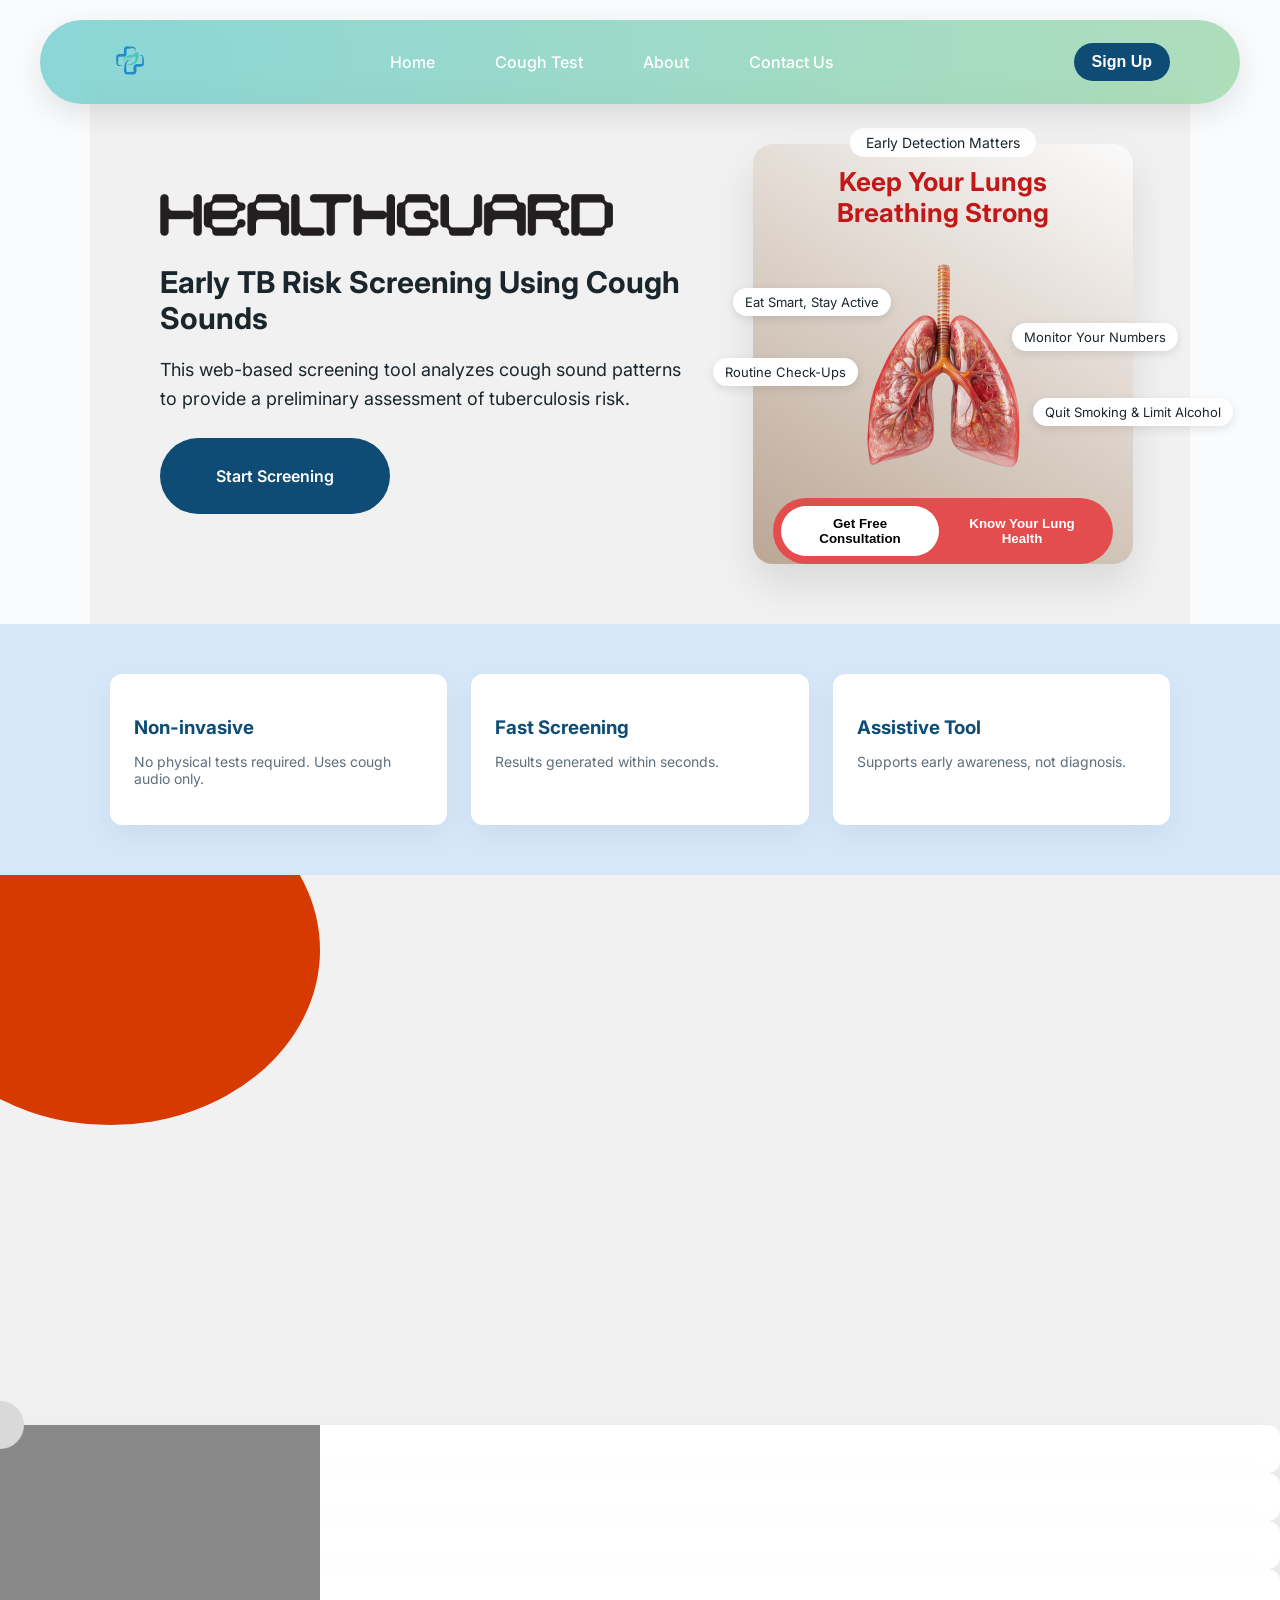
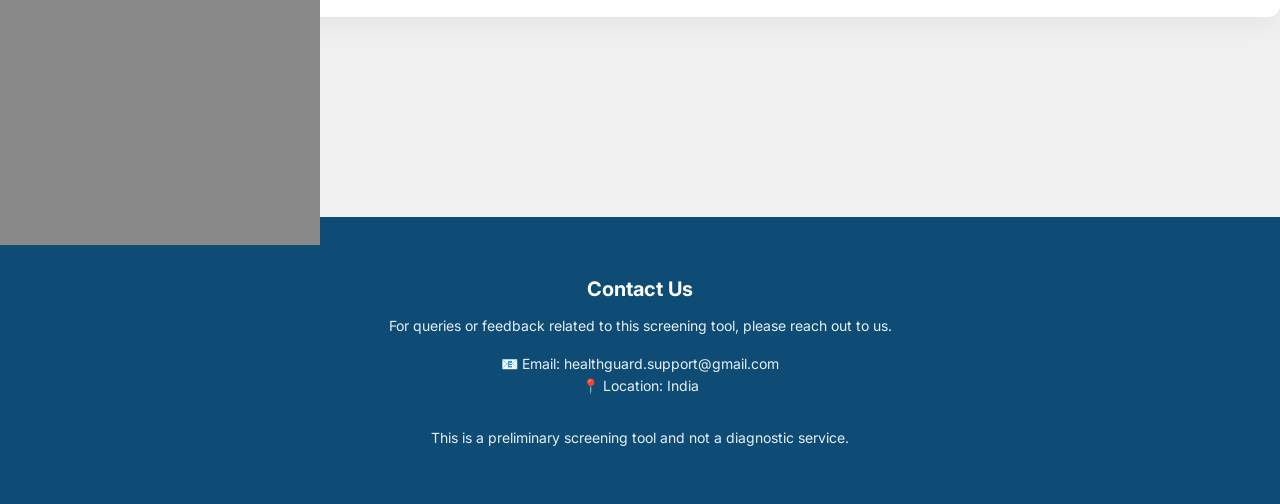
==== index.html @ 75171a28 "Add files via upload" ====
<!DOCTYPE html>
<html lang="en">
<head>
    <meta charset="UTF-8">
    <title>TB Cough Screening</title>
    <link rel="stylesheet" href="style.css">
</head>

<body>

    <div class="header">
        <div class="header-inner">
            <div class="logo">
                <img src="logo.png" alt="LOGO">
            </div>

            <div class="nav">
                <a href="#home">Home</a>
                <a href="test.html">Cough Test</a>
                <a href="#about">About</a>
                <a href="#contact">Contact Us</a>
            </div>

            <button class="sign-up">Sign Up</button>
        </div>
           
    </div>

    <div class="page" id="home">
        

    <section class="hero">
    
    <div class="hero-left">
        <div class="typography">
            <img src="typography.png" alt="TB screening typography">
        </div>

        <h1>Early TB Risk Screening Using Cough Sounds</h1>

        <p>
            This web-based screening tool analyzes cough sound patterns
            to provide a preliminary assessment of tuberculosis risk.
        </p>

        <div class="primary-btn">
            <a href="test.html" class="primary-btn">Start Screening</a>
        </div>
    </div>

    <div class="lung-card"> 
        <div class="badge">
            Early Detection Matters
        </div> 
        <h2 class="lung-title"> 
            Keep Your Lungs<br>Breathing Strong
        </h2> 
        <div class="lung-container"> 
            <img src="lungs_png.png" class="lung"> 
            <span class="tip left1">
                Eat Smart, Stay Active
            </span> 
            <span class="tip left2">
                Routine Check-Ups
            </span> 
            <span class="tip right1">
                Monitor Your Numbers
            </span> 
            <span class="tip right2">
                Quit Smoking & Limit Alcohol
            </span> 
        </div> 
        <div class="lung-cta"> 
            <button class="btn-light">
                Get Free Consultation
            </button> 
            <button class="btn-main">
                Know Your Lung Health
            </button> 
        </div> 
    </div>

    
    </section>
    
    
</div>

<section class="features-section" id="about">
        <div class="card-grid">
            <div class="card">
                <h3>Non-invasive</h3>
                <p>No physical tests required. Uses cough    audio only.</p>
            </div>

            <div class="card">
                <h3>Fast Screening</h3>
                <p>Results generated within seconds.</p>
            </div>

            <div class="card">
                <h3>Assistive Tool</h3>
                <p>Supports early awareness, not diagnosis.</p>
            </div>
        </div>

</section>

<div class="page2" id="about-tb">
    <div class="page2-heading">
        <div class="red-circle"></div>

        <div class="about-TB">
            <div class="gray-dot"></div>
        </div>
    </div>

    <!-- RIGHT SIDE -->
    <div class="precations">
        <div class="card"></div>
        <div class="card"></div>
        <div class="card"></div>
        <div class="card"></div>
    </div>
</div>

<footer class="footer" id="contact">
    <div class="footer-inner">
        <h3>Contact Us</h3>

        <p>
            For queries or feedback related to this screening tool,
            please reach out to us.
        </p>

        <p class="contact-details">
            📧 Email: healthguard.support@gmail.com <br>
            📍 Location: India
        </p>

        <p class="footer-note">
            This is a preliminary screening tool and not a diagnostic service.
        </p>
    </div>
</footer>


</body>
</html>
---- style.css ----
@import url('https://fonts.googleapis.com/css2?family=Inter:wght@400;500;600;700&display=swap');

* {
    box-sizing: border-box;
}

html {
    scroll-behavior: smooth;
}


body {
    margin: 0;
    font-family: 'Inter', sans-serif;
    background-color: #f9fbfd;
    color: #1b262c;
}

/* Layout */
.page {
    margin-top: -60px;
    padding-top: 100px;
    position: relative;
    z-index: 1;
    max-width: 1100px;
    margin: auto;
    padding: 20px 20px;
    background-color: rgb(241, 241, 241);
    
}

.bg {
    width: 380px;
    height: 380px;
    background-color: blue;
    border-radius: 6px;
}
/* Header */
.header{
    position: sticky;
    top: 20px;

    width: calc(100% - 80px);
    margin: 0 auto;

    border-radius: 60px;

    background: linear-gradient(
        90deg,
        rgba(92,198,198,0.7),
        rgba(143,209,158,0.7)
    );

    backdrop-filter: blur(8px);

    box-shadow: 0 10px 30px rgba(0,0,0,0.1);

    z-index: 1000;
}


/* Centered content inside header */
.header-inner {
    max-width: 1100px;
    margin: auto;
    padding: 20px;

    display: grid;
    grid-template-columns: auto 1fr auto;
    align-items: center;
}


.logo img{
    height: 40px;
    
}

.nav {
    display: flex;
    flex-direction: row;
    gap: 60px;
    justify-self: center;
}

.nav a {
    text-decoration: none;
    font-weight: 500;
    color: #ffffff;
    transition: transform 0.2s ease, color 0.2s ease;

}

.sign-up {
    padding: 10px 18px;
    border-radius: 50px;
    border: none;
    background-color: #0f4c75;
    color: white;
    font-weight: 600;
    font-size: medium;
}

.nav a:hover {
    transform: scale(1.1);
    color: #000000;
}

/* Hero */
.hero {
    display: grid;
    grid-template-columns: 1.4fr 1fr; /* asymmetric */
    align-items: center;
    gap: 60px;
    padding: 40px 0;
}

.typography img {
    height: 42px;
}

.hero-left {
    padding-left: 50px;   /* THIS replaces margin-left hacks */
    text-align: left;
}

.hero-left h1 {
    font-size: 30px;
    margin-bottom: 20px;
}

.hero-left p {
    font-size: 18px;
    line-height: 1.6;
    margin-bottom: 24px;
}

.lung-card{ 
    width:380px; 
    background:linear-gradient( 30deg, rgba(165,135,109,0.7), rgba(255,255,255,0.7) 
    ); 
    border-radius:20px; 
    padding:0px 20px; 
    position:relative; 
    text-align:center; 
    box-shadow:0 20px 40px rgba(0,0,0,0.1); 
} 

.badge{ 
    position:absolute; 
    top:-16px; 
    left:50%; 
    transform:translateX(-50%); 
    background:white; 
    padding:6px 16px; 
    border-radius:20px; 
    font-size:14px; 
} 

.lung-title{ 
    color:#c21818; 
    font-size:26px; 
    margin-bottom:20px; 
} 

.lung-container{ 
    position:relative; 
    display:flex; 
    justify-content:center; 
} 

.lung{ 
    width:250px; 
    transition: transform 0.25s ease;
} 

.lung:hover {
    transform: scale(1.02);
}


/* floating labels */ 
.tip{ 
    position:absolute; 
    background:white; 
    padding:6px 12px; 
    border-radius:20px; 
    font-size:13px; 
    box-shadow:0 3px 10px rgba(0,0,0,0.1); 
    transition: transform 0.25s ease, box-shadow 0.25s ease
} 

.tip:hover {
    transform: scale(1.03) translateY(-1px);
    box-shadow: 0 6px 16px rgba(0,0,0,0.15);
}

.left1{ 
    left:-40px; 
    top:40px; 
} 

.left2{ 
    left:-60px; 
    top:110px; 
} 

.right1{ 
    right:-65px; 
    top:75px; 
} 

.right2{ 
    right:-120px; 
    top:150px; 
} 

/* CTA */ 
.lung-cta{ 
    margin-top: 0px; 
    background:#e34d4d; 
    border-radius:40px; 
    padding:8px; 
    display:flex; 
    justify-content:space-between; 
} 

.btn-light{ 
    background:white; 
    border:none; 
    padding:10px 18px; 
    border-radius:25px; 
    font-weight:600; 
} 

.btn-main{ 
    background:transparent; 
    border:none; 
    color:white; 
    padding:10px 18px; 
    font-weight:600; 
}

.image-box {
    padding: 60px;
    width: 380px;
    height: 380px;
    background: linear-gradient(
        30deg,
        rgba(165, 135, 109, 0.7),
        rgba(255, 255, 255, 0.7)
    );
    border-radius: 16px;     
    box-shadow: 0 20px 40px rgba(0,0,0,0.1);
    
    
    display: flex;
    align-items: center;
}

.image-box img {
    width: 90%;
    height: 90%;
    object-fit: contain;

    transition: transform 0.25s ease;
}

.image-box img:hover {
    transform: scale(1.03);
}

.primary-btn {
    display: inline-block;
    padding: 14px 28px;
    background-color: #0f4c75;
    color: white;
    text-decoration: none;
    border-radius: 50px;
    font-weight: 600;
}



/* Cards */
.card-grid {
    margin-top: 80px;
    display: grid;
    grid-template-columns: repeat(3, 1fr);
    gap: 24px;
}

.card {
    background: white;
    padding: 24px;
    border-radius: 12px;
    box-shadow: 0 10px 30px rgba(0,0,0,0.05);
}

.card h3 {
    margin-bottom: 10px;
    color: #0f4c75;
}

.card p {
    font-size: 14px;
    color: #5f6f7c;
}

/* Test page */
.test-box {
    max-width: 500px;
    margin: 100px auto;
    background: white;
    padding: 40px;
    border-radius: 14px;
    box-shadow: 0 15px 40px rgba(0,0,0,0.08);
    text-align: center;
}

/* Full-width background section behind cards */
.features-section {
    width: 100%;
    background-color: #d6e7f9;   /* light contrast */
    padding: 50px 0;  
    position:relative; 
    z-index: 2;          /* top & bottom space */
}

/* Keep cards centered like before */
.features-section .card-grid {
    max-width: 1100px;           /* same width as your page */
    margin: 0 auto;
    padding: 0 20px;     
         /* mobile-safe padding */
}

.page2 {
    width: 100%;
    background-color: rgb(241, 241, 241);   /* light contrast */
    padding: 200px 0; 
               /* top & bottom space */
}

.page2-heading {
    position: relative;
}

/* Big red cut circle */
.red-circle {
    width: 420px;
    height: 350px;
    background: #d63a00;
    border-radius: 50%;
    position: relative;
    z-index: 1;
    top: -300px;
    left: -100px;
}

/* Gray rectangle */
.about-TB {
    width: 320px;
    height: 420px;
    background: #8a8989;
    margin-right: 100px;
    
    position:absolute;
}

/* Small gray dot */
.gray-dot {
    width: 48px;
    height: 48px;
    background: #d9d9d9;
    border-radius: 50%;
    position: absolute;
    top: -24px;
    left: -24px;
}

/* RIGHT SIDE */
.precautions {
    display: grid;
    grid-template-columns: repeat(2, 160px);
    grid-template-rows: repeat(2, 260px);
    gap: 24px;
    justify-content: center;
    align-content: center;
}

/* Rounded cards */
.carrd {
    background: #f8d1b3;
    border-radius: 24px;
}

.footer {
    width: 100%;
    background-color: #0f4c75;
    color: white;
    scroll-margin-top: 120px;
}

.footer-inner {
    max-width: 1000px;
    margin: auto;
    padding: 40px 20px;
    text-align: center;
}

.footer h3 {
    margin-bottom: 10px;
    font-size: 20px;
}

.footer p {
    font-size: 14px;
    line-height: 1.6;
    color: #e6f0f7;
}

.contact-details {
    margin: 15px 0;
}

.footer-note {
    margin-top: 20px;
    font-size: 12px;
    color: #c9dde9;
}


input[type="file"] {
    margin-top: 20px;
}

/* Result */
.result-badge {
    display: inline-block;
    padding: 12px 24px;
    border-radius: 30px;
    font-weight: 600;
    margin: 20px 0;
}

.low {
    background-color: #dff5ea;
    color: #1b7f5c;
}

.footer-note {
    margin-top: 30px;
    font-size: 13px;
    color: #7a8a99;
}

@media (max-width: 900px) {

    .hero {
        grid-template-columns: 1fr;
        padding: 60px 0;
        text-align: center;
    }

    .hero-left {
        padding-left: 0;
    }

    .hero-left h1 {
        font-size: 30px;
    }

    .hero-left p {
        font-size: 16px;
    }
}

@media (max-width: 600px) {

    /* Page padding */
    .page {
        padding: 15px;
    }

    /* Hero text */
    .hero-left h1 {
        font-size: 26px;
    }

    .hero-left p {
        font-size: 15px;
    }

    /* Button */
    .primary-btn {
        padding: 12px 22px;
        font-size: 14px;
    }

    /* Footer text */
    .footer p {
        font-size: 13px;
    }
}

@media (max-width: 400px) {

    .nav a {
        font-size: 12px;
    }

    .hero-left h1 {
        font-size: 22px;
    }

    .hero-left p {
        font-size: 14px;
    }
}
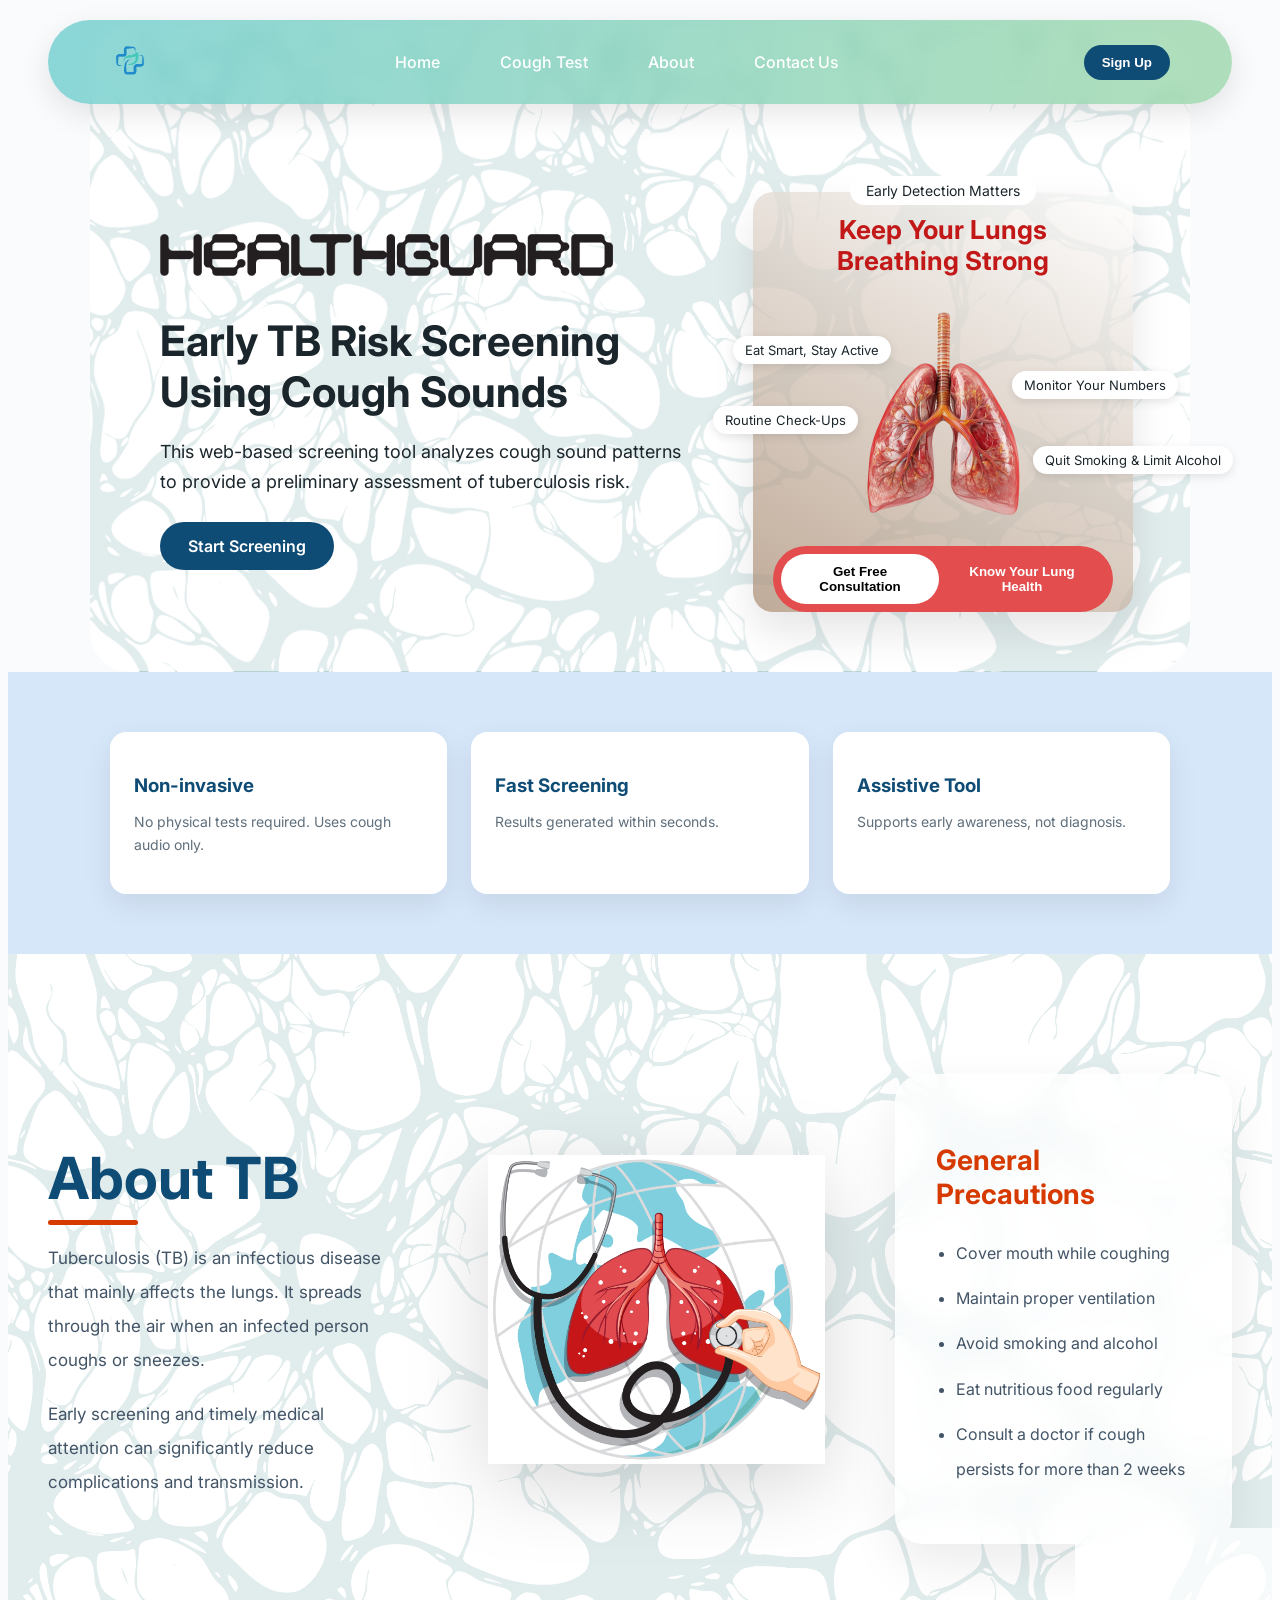
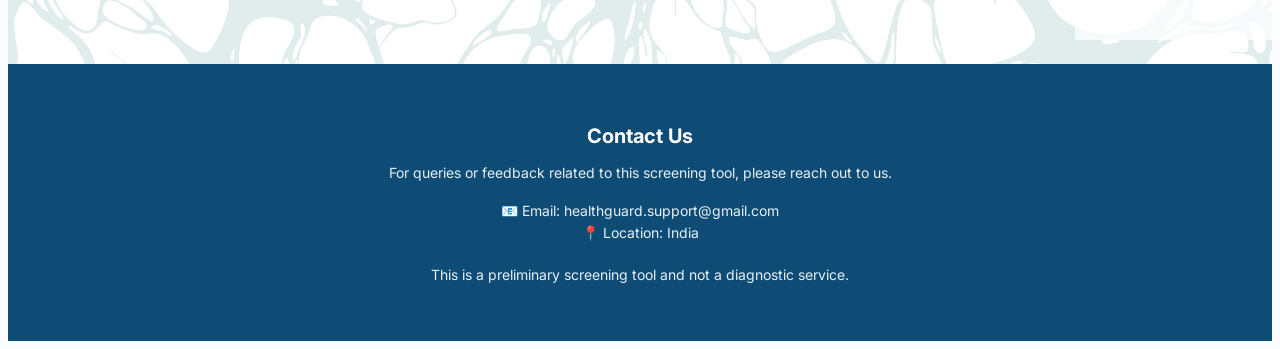
==== commit d5579ffe: "Add files via upload" ====
--- a/index.html
+++ b/index.html
@@ -1,149 +1,420 @@
-<!DOCTYPE html>
-<html lang="en">
-<head>
-    <meta charset="UTF-8">
-    <title>TB Cough Screening</title>
-    <link rel="stylesheet" href="style.css">
-</head>
-
-<body>
-
-    <div class="header">
-        <div class="header-inner">
-            <div class="logo">
-                <img src="logo.png" alt="LOGO">
-            </div>
-
-            <div class="nav">
-                <a href="#home">Home</a>
-                <a href="test.html">Cough Test</a>
-                <a href="#about">About</a>
-                <a href="#contact">Contact Us</a>
-            </div>
-
-            <button class="sign-up">Sign Up</button>
-        </div>
-           
-    </div>
-
-    <div class="page" id="home">
-        
-
-    <section class="hero">
-    
-    <div class="hero-left">
-        <div class="typography">
-            <img src="typography.png" alt="TB screening typography">
-        </div>
-
-        <h1>Early TB Risk Screening Using Cough Sounds</h1>
-
-        <p>
-            This web-based screening tool analyzes cough sound patterns
-            to provide a preliminary assessment of tuberculosis risk.
-        </p>
-
-        <div class="primary-btn">
-            <a href="test.html" class="primary-btn">Start Screening</a>
-        </div>
-    </div>
-
-    <div class="lung-card"> 
-        <div class="badge">
-            Early Detection Matters
-        </div> 
-        <h2 class="lung-title"> 
-            Keep Your Lungs<br>Breathing Strong
-        </h2> 
-        <div class="lung-container"> 
-            <img src="lungs_png.png" class="lung"> 
-            <span class="tip left1">
-                Eat Smart, Stay Active
-            </span> 
-            <span class="tip left2">
-                Routine Check-Ups
-            </span> 
-            <span class="tip right1">
-                Monitor Your Numbers
-            </span> 
-            <span class="tip right2">
-                Quit Smoking & Limit Alcohol
-            </span> 
-        </div> 
-        <div class="lung-cta"> 
-            <button class="btn-light">
-                Get Free Consultation
-            </button> 
-            <button class="btn-main">
-                Know Your Lung Health
-            </button> 
-        </div> 
-    </div>
-
-    
-    </section>
-    
-    
-</div>
-
-<section class="features-section" id="about">
-        <div class="card-grid">
-            <div class="card">
-                <h3>Non-invasive</h3>
-                <p>No physical tests required. Uses cough    audio only.</p>
-            </div>
-
-            <div class="card">
-                <h3>Fast Screening</h3>
-                <p>Results generated within seconds.</p>
-            </div>
-
-            <div class="card">
-                <h3>Assistive Tool</h3>
-                <p>Supports early awareness, not diagnosis.</p>
-            </div>
-        </div>
-
-</section>
-
-<div class="page2" id="about-tb">
-    <div class="page2-heading">
-        <div class="red-circle"></div>
-
-        <div class="about-TB">
-            <div class="gray-dot"></div>
-        </div>
-    </div>
-
-    <!-- RIGHT SIDE -->
-    <div class="precations">
-        <div class="card"></div>
-        <div class="card"></div>
-        <div class="card"></div>
-        <div class="card"></div>
-    </div>
-</div>
-
-<footer class="footer" id="contact">
-    <div class="footer-inner">
-        <h3>Contact Us</h3>
-
-        <p>
-            For queries or feedback related to this screening tool,
-            please reach out to us.
-        </p>
-
-        <p class="contact-details">
-            📧 Email: healthguard.support@gmail.com <br>
-            📍 Location: India
-        </p>
-
-        <p class="footer-note">
-            This is a preliminary screening tool and not a diagnostic service.
-        </p>
-    </div>
-</footer>
-
-
-</body>
-</html>
+<!DOCTYPE html>
+<html lang="en">
+
+<head>
+    <meta charset="UTF-8">
+    <meta name="viewport" content="width=device-width, initial-scale=1.0">
+    <title>TB Cough Screening</title>
+
+    <link rel="stylesheet" href="style.css">
+</head>
+
+<body>
+
+    <!-- =========================
+         HEADER
+    ========================= -->
+
+    <div class="header">
+
+        <div class="header-inner">
+
+            <div class="logo">
+                <img src="logo.png" alt="LOGO">
+            </div>
+
+            <div class="nav">
+                <a href="#home">Home</a>
+                <a href="test.html">Cough Test</a>
+                <a href="#about">About</a>
+                <a href="#contact">Contact Us</a>
+            </div>
+
+            <button class="sign-up" id="openSignup">
+                Sign Up
+            </button>
+
+        </div>
+
+    </div>
+
+
+
+    <!-- =========================
+         HERO SECTION
+    ========================= -->
+
+    <div class="page" id="home">
+
+        <section class="hero">
+
+            <!-- LEFT SIDE -->
+
+            <div class="hero-left">
+
+                <div class="typography">
+                    <img src="typography.png"
+                        alt="TB screening typography">
+                </div>
+
+                <h1>
+                    Early TB Risk Screening
+                    Using Cough Sounds
+                </h1>
+
+                <p>
+                    This web-based screening tool analyzes
+                    cough sound patterns to provide a
+                    preliminary assessment of
+                    tuberculosis risk.
+                </p>
+
+                <div class="primary-btn-container">
+
+                    <a href="test.html"
+                        class="primary-btn">
+
+                        Start Screening
+
+                    </a>
+
+                </div>
+
+            </div>
+
+
+
+            <!-- RIGHT SIDE -->
+
+            <div class="lung-card">
+
+                <div class="badge">
+                    Early Detection Matters
+                </div>
+
+                <h2 class="lung-title">
+
+                    Keep Your Lungs
+                    <br>
+                    Breathing Strong
+
+                </h2>
+
+                <div class="lung-container">
+
+                    <img src="lungs_png.png"
+                        class="lung">
+
+                    <span class="tip left1">
+                        Eat Smart, Stay Active
+                    </span>
+
+                    <span class="tip left2">
+                        Routine Check-Ups
+                    </span>
+
+                    <span class="tip right1">
+                        Monitor Your Numbers
+                    </span>
+
+                    <span class="tip right2">
+                        Quit Smoking & Limit Alcohol
+                    </span>
+
+                </div>
+
+
+                <div class="lung-cta">
+
+                    <button class="btn-light">
+                        Get Free Consultation
+                    </button>
+
+                    <button class="btn-main">
+                        Know Your Lung Health
+                    </button>
+
+                </div>
+
+            </div>
+
+        </section>
+
+    </div>
+
+
+
+    <!-- =========================
+         FEATURES SECTION
+    ========================= -->
+
+    <section class="features-section" id="about">
+
+        <div class="card-grid">
+
+            <div class="card">
+
+                <h3>Non-invasive</h3>
+
+                <p>
+                    No physical tests required.
+                    Uses cough audio only.
+                </p>
+
+            </div>
+
+
+            <div class="card">
+
+                <h3>Fast Screening</h3>
+
+                <p>
+                    Results generated within seconds.
+                </p>
+
+            </div>
+
+
+            <div class="card">
+
+                <h3>Assistive Tool</h3>
+
+                <p>
+                    Supports early awareness,
+                    not diagnosis.
+                </p>
+
+            </div>
+
+        </div>
+
+    </section>
+
+
+
+    <!-- =========================
+         HOW IT WORKS
+    ========================= -->
+
+
+<!-- =========================
+     ABOUT TB SECTION
+========================= -->
+
+<section class="about-tb-section">
+
+    <div class="about-tb-container">
+
+
+        <!-- LEFT -->
+
+        <div class="about-tb-left">
+
+            <h2>About TB</h2>
+
+            <p>
+
+                Tuberculosis (TB) is an infectious
+                disease that mainly affects the lungs.
+                It spreads through the air when an
+                infected person coughs or sneezes.
+
+            </p>
+
+            <p>
+
+                Early screening and timely medical
+                attention can significantly reduce
+                complications and transmission.
+
+            </p>
+
+        </div>
+
+
+
+        <!-- CENTER -->
+
+        <div class="about-tb-image">
+
+            <img src="tb-awareness.png"
+                alt="TB Awareness">
+
+        </div>
+
+
+
+        <!-- RIGHT -->
+
+        <div class="about-tb-right">
+
+            <h3>General Precautions</h3>
+
+            <ul>
+
+                <li>
+                    Cover mouth while coughing
+                </li>
+
+                <li>
+                    Maintain proper ventilation
+                </li>
+
+                <li>
+                    Avoid smoking and alcohol
+                </li>
+
+                <li>
+                    Eat nutritious food regularly
+                </li>
+
+                <li>
+                    Consult a doctor if cough
+                    persists for more than 2 weeks
+                </li>
+
+            </ul>
+
+        </div>
+
+    </div>
+
+</section>
+
+    <!-- =========================
+         SIGNUP MODAL
+    ========================= -->
+
+    <div class="signup-modal" id="signupModal">
+
+        <div class="signup-box">
+
+            <button class="close-btn"
+                id="closeSignup">
+
+                ×
+
+            </button>
+
+
+            <h2>Patient Registration</h2>
+
+
+            <form id="signupForm">
+
+                <input
+                    type="text"
+                    id="name"
+                    placeholder="Full Name"
+                    required>
+
+
+                <input
+                    type="tel"
+                    id="phone"
+                    placeholder="Phone Number"
+                    required>
+
+
+                <input
+                    type="number"
+                    id="age"
+                    placeholder="Age"
+                    required>
+
+
+                <select id="gender" required>
+
+                    <option value="">
+                        Select Gender
+                    </option>
+
+                    <option value="Male">
+                        Male
+                    </option>
+
+                    <option value="Female">
+                        Female
+                    </option>
+
+                    <option value="Other">
+                        Other
+                    </option>
+
+                </select>
+
+
+                <input
+                    type="number"
+                    id="height"
+                    placeholder="Height (cm)"
+                    required>
+
+
+                <input
+                    type="number"
+                    id="weight"
+                    placeholder="Weight (kg)"
+                    required>
+
+
+                <button
+                    type="submit"
+                    class="signup-submit">
+
+                    Register
+
+                </button>
+
+            </form>
+
+        </div>
+
+    </div>
+
+
+
+    <!-- =========================
+         FOOTER
+    ========================= -->
+
+    <footer class="footer" id="contact">
+
+        <div class="footer-inner">
+
+            <h3>Contact Us</h3>
+
+            <p>
+                For queries or feedback related to this
+                screening tool, please reach out to us.
+            </p>
+
+            <p class="contact-details">
+
+                📧 Email:
+                healthguard.support@gmail.com
+
+                <br>
+
+                📍 Location: India
+
+            </p>
+
+            <p class="footer-note">
+
+                This is a preliminary screening tool
+                and not a diagnostic service.
+
+            </p>
+
+        </div>
+
+    </footer>
+
+
+
+    <script src="script.js"></script>
+
+</body>
+
+</html>
--- a/style.css
+++ b/style.css
@@ -1,521 +1,1302 @@
-@import url('https://fonts.googleapis.com/css2?family=Inter:wght@400;500;600;700&display=swap');
-
-* {
-    box-sizing: border-box;
-}
-
-html {
-    scroll-behavior: smooth;
-}
-
-
-body {
-    margin: 0;
-    font-family: 'Inter', sans-serif;
-    background-color: #f9fbfd;
-    color: #1b262c;
-}
-
-/* Layout */
-.page {
-    margin-top: -60px;
-    padding-top: 100px;
-    position: relative;
-    z-index: 1;
-    max-width: 1100px;
-    margin: auto;
-    padding: 20px 20px;
-    background-color: rgb(241, 241, 241);
-    
-}
-
-.bg {
-    width: 380px;
-    height: 380px;
-    background-color: blue;
-    border-radius: 6px;
-}
-/* Header */
-.header{
-    position: sticky;
-    top: 20px;
-
-    width: calc(100% - 80px);
-    margin: 0 auto;
-
-    border-radius: 60px;
-
-    background: linear-gradient(
-        90deg,
-        rgba(92,198,198,0.7),
-        rgba(143,209,158,0.7)
-    );
-
-    backdrop-filter: blur(8px);
-
-    box-shadow: 0 10px 30px rgba(0,0,0,0.1);
-
-    z-index: 1000;
-}
-
-
-/* Centered content inside header */
-.header-inner {
-    max-width: 1100px;
-    margin: auto;
-    padding: 20px;
-
-    display: grid;
-    grid-template-columns: auto 1fr auto;
-    align-items: center;
-}
-
-
-.logo img{
-    height: 40px;
-    
-}
-
-.nav {
-    display: flex;
-    flex-direction: row;
-    gap: 60px;
-    justify-self: center;
-}
-
-.nav a {
-    text-decoration: none;
-    font-weight: 500;
-    color: #ffffff;
-    transition: transform 0.2s ease, color 0.2s ease;
-
-}
-
-.sign-up {
-    padding: 10px 18px;
-    border-radius: 50px;
-    border: none;
-    background-color: #0f4c75;
-    color: white;
-    font-weight: 600;
-    font-size: medium;
-}
-
-.nav a:hover {
-    transform: scale(1.1);
-    color: #000000;
-}
-
-/* Hero */
-.hero {
-    display: grid;
-    grid-template-columns: 1.4fr 1fr; /* asymmetric */
-    align-items: center;
-    gap: 60px;
-    padding: 40px 0;
-}
-
-.typography img {
-    height: 42px;
-}
-
-.hero-left {
-    padding-left: 50px;   /* THIS replaces margin-left hacks */
-    text-align: left;
-}
-
-.hero-left h1 {
-    font-size: 30px;
-    margin-bottom: 20px;
-}
-
-.hero-left p {
-    font-size: 18px;
-    line-height: 1.6;
-    margin-bottom: 24px;
-}
-
-.lung-card{ 
-    width:380px; 
-    background:linear-gradient( 30deg, rgba(165,135,109,0.7), rgba(255,255,255,0.7) 
-    ); 
-    border-radius:20px; 
-    padding:0px 20px; 
-    position:relative; 
-    text-align:center; 
-    box-shadow:0 20px 40px rgba(0,0,0,0.1); 
-} 
-
-.badge{ 
-    position:absolute; 
-    top:-16px; 
-    left:50%; 
-    transform:translateX(-50%); 
-    background:white; 
-    padding:6px 16px; 
-    border-radius:20px; 
-    font-size:14px; 
-} 
-
-.lung-title{ 
-    color:#c21818; 
-    font-size:26px; 
-    margin-bottom:20px; 
-} 
-
-.lung-container{ 
-    position:relative; 
-    display:flex; 
-    justify-content:center; 
-} 
-
-.lung{ 
-    width:250px; 
-    transition: transform 0.25s ease;
-} 
-
-.lung:hover {
-    transform: scale(1.02);
-}
-
-
-/* floating labels */ 
-.tip{ 
-    position:absolute; 
-    background:white; 
-    padding:6px 12px; 
-    border-radius:20px; 
-    font-size:13px; 
-    box-shadow:0 3px 10px rgba(0,0,0,0.1); 
-    transition: transform 0.25s ease, box-shadow 0.25s ease
-} 
-
-.tip:hover {
-    transform: scale(1.03) translateY(-1px);
-    box-shadow: 0 6px 16px rgba(0,0,0,0.15);
-}
-
-.left1{ 
-    left:-40px; 
-    top:40px; 
-} 
-
-.left2{ 
-    left:-60px; 
-    top:110px; 
-} 
-
-.right1{ 
-    right:-65px; 
-    top:75px; 
-} 
-
-.right2{ 
-    right:-120px; 
-    top:150px; 
-} 
-
-/* CTA */ 
-.lung-cta{ 
-    margin-top: 0px; 
-    background:#e34d4d; 
-    border-radius:40px; 
-    padding:8px; 
-    display:flex; 
-    justify-content:space-between; 
-} 
-
-.btn-light{ 
-    background:white; 
-    border:none; 
-    padding:10px 18px; 
-    border-radius:25px; 
-    font-weight:600; 
-} 
-
-.btn-main{ 
-    background:transparent; 
-    border:none; 
-    color:white; 
-    padding:10px 18px; 
-    font-weight:600; 
-}
-
-.image-box {
-    padding: 60px;
-    width: 380px;
-    height: 380px;
-    background: linear-gradient(
-        30deg,
-        rgba(165, 135, 109, 0.7),
-        rgba(255, 255, 255, 0.7)
-    );
-    border-radius: 16px;     
-    box-shadow: 0 20px 40px rgba(0,0,0,0.1);
-    
-    
-    display: flex;
-    align-items: center;
-}
-
-.image-box img {
-    width: 90%;
-    height: 90%;
-    object-fit: contain;
-
-    transition: transform 0.25s ease;
-}
-
-.image-box img:hover {
-    transform: scale(1.03);
-}
-
-.primary-btn {
-    display: inline-block;
-    padding: 14px 28px;
-    background-color: #0f4c75;
-    color: white;
-    text-decoration: none;
-    border-radius: 50px;
-    font-weight: 600;
-}
-
-
-
-/* Cards */
-.card-grid {
-    margin-top: 80px;
-    display: grid;
-    grid-template-columns: repeat(3, 1fr);
-    gap: 24px;
-}
-
-.card {
-    background: white;
-    padding: 24px;
-    border-radius: 12px;
-    box-shadow: 0 10px 30px rgba(0,0,0,0.05);
-}
-
-.card h3 {
-    margin-bottom: 10px;
-    color: #0f4c75;
-}
-
-.card p {
-    font-size: 14px;
-    color: #5f6f7c;
-}
-
-/* Test page */
-.test-box {
-    max-width: 500px;
-    margin: 100px auto;
-    background: white;
-    padding: 40px;
-    border-radius: 14px;
-    box-shadow: 0 15px 40px rgba(0,0,0,0.08);
-    text-align: center;
-}
-
-/* Full-width background section behind cards */
-.features-section {
-    width: 100%;
-    background-color: #d6e7f9;   /* light contrast */
-    padding: 50px 0;  
-    position:relative; 
-    z-index: 2;          /* top & bottom space */
-}
-
-/* Keep cards centered like before */
-.features-section .card-grid {
-    max-width: 1100px;           /* same width as your page */
-    margin: 0 auto;
-    padding: 0 20px;     
-         /* mobile-safe padding */
-}
-
-.page2 {
-    width: 100%;
-    background-color: rgb(241, 241, 241);   /* light contrast */
-    padding: 200px 0; 
-               /* top & bottom space */
-}
-
-.page2-heading {
-    position: relative;
-}
-
-/* Big red cut circle */
-.red-circle {
-    width: 420px;
-    height: 350px;
-    background: #d63a00;
-    border-radius: 50%;
-    position: relative;
-    z-index: 1;
-    top: -300px;
-    left: -100px;
-}
-
-/* Gray rectangle */
-.about-TB {
-    width: 320px;
-    height: 420px;
-    background: #8a8989;
-    margin-right: 100px;
-    
-    position:absolute;
-}
-
-/* Small gray dot */
-.gray-dot {
-    width: 48px;
-    height: 48px;
-    background: #d9d9d9;
-    border-radius: 50%;
-    position: absolute;
-    top: -24px;
-    left: -24px;
-}
-
-/* RIGHT SIDE */
-.precautions {
-    display: grid;
-    grid-template-columns: repeat(2, 160px);
-    grid-template-rows: repeat(2, 260px);
-    gap: 24px;
-    justify-content: center;
-    align-content: center;
-}
-
-/* Rounded cards */
-.carrd {
-    background: #f8d1b3;
-    border-radius: 24px;
-}
-
-.footer {
-    width: 100%;
-    background-color: #0f4c75;
-    color: white;
-    scroll-margin-top: 120px;
-}
-
-.footer-inner {
-    max-width: 1000px;
-    margin: auto;
-    padding: 40px 20px;
-    text-align: center;
-}
-
-.footer h3 {
-    margin-bottom: 10px;
-    font-size: 20px;
-}
-
-.footer p {
-    font-size: 14px;
-    line-height: 1.6;
-    color: #e6f0f7;
-}
-
-.contact-details {
-    margin: 15px 0;
-}
-
-.footer-note {
-    margin-top: 20px;
-    font-size: 12px;
-    color: #c9dde9;
-}
-
-
-input[type="file"] {
-    margin-top: 20px;
-}
-
-/* Result */
-.result-badge {
-    display: inline-block;
-    padding: 12px 24px;
-    border-radius: 30px;
-    font-weight: 600;
-    margin: 20px 0;
-}
-
-.low {
-    background-color: #dff5ea;
-    color: #1b7f5c;
-}
-
-.footer-note {
-    margin-top: 30px;
-    font-size: 13px;
-    color: #7a8a99;
-}
-
-@media (max-width: 900px) {
-
-    .hero {
-        grid-template-columns: 1fr;
-        padding: 60px 0;
-        text-align: center;
-    }
-
-    .hero-left {
-        padding-left: 0;
-    }
-
-    .hero-left h1 {
-        font-size: 30px;
-    }
-
-    .hero-left p {
-        font-size: 16px;
-    }
-}
-
-@media (max-width: 600px) {
-
-    /* Page padding */
-    .page {
-        padding: 15px;
-    }
-
-    /* Hero text */
-    .hero-left h1 {
-        font-size: 26px;
-    }
-
-    .hero-left p {
-        font-size: 15px;
-    }
-
-    /* Button */
-    .primary-btn {
-        padding: 12px 22px;
-        font-size: 14px;
-    }
-
-    /* Footer text */
-    .footer p {
-        font-size: 13px;
-    }
-}
-
-@media (max-width: 400px) {
-
-    .nav a {
-        font-size: 12px;
-    }
-
-    .hero-left h1 {
-        font-size: 22px;
-    }
-
-    .hero-left p {
-        font-size: 14px;
-    }
-}
-
+@import url('https://fonts.googleapis.com/css2?family=Inter:wght@400;500;600;700&display=swap');
+
+
+/* =========================
+   RESET
+========================= */
+
+* {
+    box-sizing: border-box;
+    
+}
+
+html {
+    scroll-behavior: smooth;
+}
+
+body {
+
+    font-family: 'Inter', sans-serif;
+
+    background-color: #f9fbfd;
+
+    color: #1b262c;
+
+    overflow-x: hidden;
+}
+
+
+
+/* =========================
+   VARIABLES
+========================= */
+
+:root {
+
+    --primary: #0f4c75;
+
+    --secondary: #d63a00;
+
+    --light-bg: #f4f8fb;
+
+    --text: #1b262c;
+
+    --shadow:
+        0 10px 30px rgba(0,0,0,0.08);
+
+}
+
+
+
+/* =========================
+   PAGE
+========================= */
+
+.page {
+
+    margin-top: -60px;
+
+    padding-top: 100px;
+
+    position: relative;
+
+    z-index: 1;
+
+    max-width: 1100px;
+
+    margin-left: auto;
+
+    margin-right: auto;
+
+    padding-left: 20px;
+
+    padding-right: 20px;
+
+    background-image:
+        linear-gradient(
+            rgba(255,255,255,0.88),
+            rgba(255,255,255,0.88)
+        ),
+        url("tb-bg.jpg");
+
+    background-size: cover;
+
+    background-position: center;
+
+    border-radius: 40px;
+}
+
+.bg {
+    width: 380px;
+    height: 380px;
+    background-color: blue;
+    border-radius: 6px;
+}
+
+
+
+
+
+
+/* =========================
+   HEADER
+========================= */
+
+.header{
+    position: sticky;
+    top: 20px;
+
+    width: calc(100% - 80px);
+    margin: 0 auto;
+
+    border-radius: 60px;
+
+    background: linear-gradient(
+        90deg,
+        rgba(92,198,198,0.7),
+        rgba(143,209,158,0.7)
+    );
+
+    backdrop-filter: blur(8px);
+
+    box-shadow: 0 10px 30px rgba(0,0,0,0.1);
+
+    z-index: 1000;
+}
+
+
+/* Centered content inside header */
+.header-inner {
+    max-width: 1100px;
+    margin: auto;
+    padding: 20px;
+
+    display: grid;
+    grid-template-columns: auto 1fr auto;
+    align-items: center;
+}
+
+
+.logo img{
+    height: 40px;
+    
+}
+
+.nav {
+    display: flex;
+    flex-direction: row;
+    gap: 60px;
+    justify-self: center;
+}
+
+.nav a {
+    text-decoration: none;
+    font-weight: 500;
+    color: #ffffff;
+    transition: transform 0.2s ease, color 0.2s ease;
+
+}
+
+
+
+/* =========================
+   BUTTONS
+========================= */
+
+.sign-up {
+
+    padding: 10px 18px;
+
+    border-radius: 50px;
+
+    border: none;
+
+    background-color: var(--primary);
+
+    color: white;
+
+    font-weight: 600;
+
+    cursor: pointer;
+
+    transition: 0.25s ease;
+}
+
+.sign-up:hover {
+
+    transform: translateY(-2px);
+}
+
+
+.primary-btn {
+
+    display: inline-block;
+
+    padding: 14px 28px;
+
+    background-color: var(--primary);
+
+    color: white;
+
+    text-decoration: none;
+
+    border: none;
+
+    border-radius: 50px;
+
+    font-weight: 600;
+
+    cursor: pointer;
+
+    transition: 0.25s ease;
+}
+
+.primary-btn:hover {
+
+    transform: translateY(-2px);
+
+    background: #136192;
+}
+
+
+
+/* =========================
+   HERO
+========================= */
+
+.hero {
+
+    display: grid;
+
+    grid-template-columns: 1.4fr 1fr;
+
+    align-items: center;
+
+    gap: 60px;
+
+    padding: 60px 0;
+}
+
+
+.hero-left {
+
+    padding-left: 50px;
+}
+
+
+.typography img {
+
+    height: 42px;
+}
+
+
+.hero-left h1 {
+
+    font-size: 42px;
+
+    margin-bottom: 20px;
+}
+
+
+.hero-left p {
+
+    font-size: 18px;
+
+    line-height: 1.7;
+
+    margin-bottom: 24px;
+}
+
+
+
+/* =========================
+   LUNG CARD
+========================= */
+
+.lung-card {
+
+    width: 100%;
+
+    max-width: 380px;
+
+    background: linear-gradient(
+        30deg,
+        rgba(165,135,109,0.7),
+        rgba(255,255,255,0.7)
+    );
+
+    border-radius: 20px;
+
+    padding: 0 20px;
+
+    position: relative;
+
+    text-align: center;
+
+    box-shadow: 0 20px 40px rgba(0,0,0,0.1);
+}
+
+
+.badge {
+
+    position: absolute;
+
+    top: -16px;
+
+    left: 50%;
+
+    transform: translateX(-50%);
+
+    background: white;
+
+    padding: 6px 16px;
+
+    border-radius: 20px;
+
+    font-size: 14px;
+}
+
+
+.lung-title {
+
+    color: #c21818;
+
+    font-size: 26px;
+
+    margin-bottom: 20px;
+}
+
+
+.lung-container {
+
+    position: relative;
+
+    display: flex;
+
+    justify-content: center;
+}
+
+
+.lung {
+
+    width: 250px;
+
+    transition: transform 0.25s ease;
+}
+
+.lung:hover {
+
+    transform: scale(1.02);
+}
+
+
+.tip {
+
+    position: absolute;
+
+    background: white;
+
+    padding: 6px 12px;
+
+    border-radius: 20px;
+
+    font-size: 13px;
+
+    box-shadow: 0 3px 10px rgba(0,0,0,0.1);
+
+    transition: 0.25s ease;
+}
+
+
+.tip:hover {
+
+    transform: scale(1.03);
+
+    box-shadow: 0 6px 16px rgba(0,0,0,0.15);
+}
+
+
+.left1 {
+    left: -40px;
+    top: 40px;
+}
+
+.left2 {
+    left: -60px;
+    top: 110px;
+}
+
+.right1 {
+    right: -65px;
+    top: 75px;
+}
+
+.right2 {
+    right: -120px;
+    top: 150px;
+}
+
+
+.lung-cta {
+
+    margin-top: 0;
+
+    background: #e34d4d;
+
+    border-radius: 40px;
+
+    padding: 8px;
+
+    display: flex;
+
+    justify-content: space-between;
+}
+
+
+.btn-light {
+
+    background: white;
+
+    border: none;
+
+    padding: 10px 18px;
+
+    border-radius: 25px;
+
+    font-weight: 600;
+}
+
+
+.btn-main {
+
+    background: transparent;
+
+    border: none;
+
+    color: white;
+
+    padding: 10px 18px;
+
+    font-weight: 600;
+}
+
+
+
+/* =========================
+   FEATURES
+========================= */
+
+.features-section {
+
+    width: 100%;
+
+    background-color: #d6e7f9;
+
+    padding: 60px 0;
+}
+
+
+.card-grid {
+
+    max-width: 1100px;
+
+    margin: auto;
+
+    display: grid;
+
+    grid-template-columns: repeat(3, 1fr);
+
+    gap: 24px;
+
+    padding: 0 20px;
+}
+
+
+.card {
+
+    background: white;
+
+    padding: 24px;
+
+    border-radius: 16px;
+
+    box-shadow: var(--shadow);
+}
+
+
+.card h3 {
+
+    margin-bottom: 10px;
+
+    color: var(--primary);
+}
+
+
+.card p {
+
+    font-size: 14px;
+
+    color: #5f6f7c;
+
+    line-height: 1.6;
+}
+
+
+
+/* =========================
+   HOW IT WORKS
+========================= */
+
+
+
+
+/* =========================
+   TEST PAGE
+========================= */
+
+.test-box {
+
+    max-width: 500px;
+
+    margin: 100px auto;
+
+    background: white;
+
+    padding: 40px;
+
+    border-radius: 20px;
+
+    box-shadow: 0 15px 40px rgba(0,0,0,0.08);
+
+    text-align: center;
+}
+
+
+.back-link {
+
+    display: inline-block;
+
+    margin-bottom: 20px;
+
+    color: var(--primary);
+
+    text-decoration: none;
+
+    font-weight: 600;
+}
+
+
+
+/* =========================
+   CUSTOM FILE INPUT
+========================= */
+
+input[type="file"] {
+
+    display: none;
+}
+
+
+.upload-box {
+
+    display: inline-block;
+
+    padding: 30px;
+
+    border: 2px dashed var(--primary);
+
+    border-radius: 16px;
+
+    cursor: pointer;
+
+    margin-top: 20px;
+
+    transition: 0.25s ease;
+
+    background: white;
+}
+
+
+.upload-box:hover {
+
+    background: rgba(15,76,117,0.05);
+
+    transform: translateY(-2px);
+}
+
+
+.file-name {
+
+    margin-top: 15px;
+
+    font-size: 14px;
+
+    color: #5f6f7c;
+}
+
+
+
+/* =========================
+   SCREENING STEPS
+========================= */
+
+.screening-steps {
+
+    margin: 30px 0;
+
+    display: grid;
+
+    gap: 12px;
+}
+
+
+.step-item {
+
+    background: #f4f8fb;
+
+    padding: 14px;
+
+    border-radius: 12px;
+
+    font-size: 14px;
+
+    text-align: left;
+}
+
+
+
+/* =========================
+   RESULT
+========================= */
+
+.result-badge {
+
+    display: inline-block;
+
+    padding: 12px 24px;
+
+    border-radius: 30px;
+
+    font-weight: 600;
+
+    margin: 20px 0;
+}
+
+
+.result-badge.low {
+
+    background-color: #d4edda;
+
+    color: #155724;
+}
+
+
+.result-badge.medium {
+
+    background-color: #fff3cd;
+
+    color: #856404;
+}
+
+
+.result-badge.high {
+
+    background-color: #f8d7da;
+
+    color: #721c24;
+}
+
+
+.confidence-box {
+
+    margin: 20px auto;
+
+    background: #f4f8fb;
+
+    padding: 16px;
+
+    border-radius: 14px;
+
+    width: fit-content;
+
+    font-weight: 600;
+}
+
+
+.recommendation-card {
+
+    margin-top: 30px;
+
+    text-align: left;
+
+    background: white;
+
+    padding: 24px;
+
+    border-radius: 16px;
+
+    box-shadow: var(--shadow);
+}
+
+
+.recommendation-card h3 {
+
+    margin-bottom: 14px;
+
+    color: var(--primary);
+}
+
+
+.recommendation-card ul {
+
+    padding-left: 20px;
+
+    line-height: 1.8;
+}
+
+
+
+/* =========================
+   FOOTER
+========================= */
+
+.footer {
+
+    width: 100%;
+
+    background-color: var(--primary);
+
+    color: white;
+}
+
+
+.footer-inner {
+
+    max-width: 1000px;
+
+    margin: auto;
+
+    padding: 40px 20px;
+
+    text-align: center;
+}
+
+
+.footer h3 {
+
+    margin-bottom: 10px;
+
+    font-size: 20px;
+}
+
+
+.footer p {
+
+    font-size: 14px;
+
+    line-height: 1.6;
+
+    color: #e6f0f7;
+}
+
+
+.contact-details {
+
+    margin: 15px 0;
+}
+
+
+.footer-note {
+
+    margin-top: 20px;
+
+    font-size: 12px;
+
+    color: #c9dde9;
+}
+
+
+
+/* =========================
+   SIGNUP MODAL
+========================= */
+
+
+.signup-modal {
+
+    position: fixed;
+
+    inset: 0;
+
+    background: rgba(0,0,0,0.45);
+
+    backdrop-filter: blur(10px);
+
+    -webkit-backdrop-filter: blur(10px);
+
+    display: flex;
+
+    justify-content: center;
+
+    align-items: center;
+
+    opacity: 0;
+
+    visibility: hidden;
+
+    transition: 0.3s ease;
+
+    z-index: 2000;
+}
+
+
+.signup-modal.active {
+
+    opacity: 1;
+
+    visibility: visible;
+}
+
+
+.signup-box {
+
+    width: 90%;
+
+    max-width: 430px;
+
+    padding: 35px;
+
+    border-radius: 30px;
+
+    background: linear-gradient(
+        135deg,
+        rgba(255,255,255,0.22),
+        rgba(255,255,255,0.08)
+    );
+
+    backdrop-filter: blur(18px);
+
+    -webkit-backdrop-filter: blur(18px);
+
+    border: 1px solid rgba(255,255,255,0.2);
+
+    box-shadow:
+        0 20px 50px rgba(0,0,0,0.15);
+
+    position: relative;
+
+    animation: popup 0.35s ease;
+}
+
+
+@keyframes popup {
+
+    from {
+
+        transform: scale(0.9);
+
+        opacity: 0;
+    }
+
+    to {
+
+        transform: scale(1);
+
+        opacity: 1;
+    }
+}
+
+
+.signup-box h2 {
+
+    text-align: center;
+
+    margin-bottom: 25px;
+
+    color: var(--primary);
+}
+
+
+.signup-box input,
+.signup-box select {
+
+    width: 100%;
+
+    padding: 14px 16px;
+
+    margin-bottom: 16px;
+
+    border: none;
+
+    border-radius: 14px;
+
+    background: rgba(255,255,255,0.75);
+
+    font-size: 15px;
+
+    outline: none;
+}
+
+
+.signup-submit {
+
+    width: 100%;
+
+    padding: 14px;
+
+    border: none;
+
+    border-radius: 50px;
+
+    background: var(--primary);
+
+    color: white;
+
+    font-weight: 600;
+
+    font-size: 15px;
+
+    cursor: pointer;
+
+    transition: 0.25s ease;
+}
+
+
+.signup-submit:hover {
+
+    transform: translateY(-2px);
+
+    background: #136192;
+}
+
+
+.close-btn {
+
+    position: absolute;
+
+    top: 15px;
+
+    right: 18px;
+
+    border: none;
+
+    background: transparent;
+
+    font-size: 28px;
+
+    cursor: pointer;
+
+    color: var(--primary);
+}
+
+
+
+/* =========================
+   RESPONSIVE
+========================= */
+
+@media (max-width: 900px) {
+
+    .hero {
+
+        grid-template-columns: 1fr;
+
+        text-align: center;
+    }
+
+    .hero-left {
+
+        padding-left: 0;
+    }
+
+    .lung-card {
+
+        margin: auto;
+    }
+}
+
+
+@media (max-width: 768px) {
+
+    .header {
+
+        width: calc(100% - 20px);
+
+        top: 10px;
+
+        border-radius: 20px;
+    }
+
+    .header-inner {
+
+        grid-template-columns: 1fr;
+
+        gap: 15px;
+
+        text-align: center;
+    }
+
+    .nav {
+
+        gap: 20px;
+
+        flex-wrap: wrap;
+    }
+
+    .sign-up {
+
+        justify-self: center;
+    }
+
+    .tip {
+
+        display: none;
+    }
+
+    .card-grid {
+
+        grid-template-columns: 1fr;
+    }
+}
+
+
+@media (max-width: 600px) {
+
+    .hero-left h1 {
+
+        font-size: 30px;
+    }
+
+    .hero-left p {
+
+        font-size: 16px;
+    }
+
+    .primary-btn {
+
+        padding: 12px 22px;
+
+        font-size: 14px;
+    }
+
+    .test-box {
+
+        margin: 60px 20px;
+
+        padding: 30px 20px;
+    }
+}
+
+/* =========================
+   ABOUT TB SECTION
+========================= */
+
+.about-tb-section {
+
+    padding: 120px 40px;
+
+    background-image:
+        linear-gradient(
+            rgba(255,255,255,0.88),
+            rgba(255,255,255,0.88)
+        ),
+        url("tb-bg.jpg");
+
+    background-size: cover;
+
+    background-position: center;
+
+    position: relative;
+}
+
+
+
+/* MAIN CONTAINER */
+
+.about-tb-container {
+
+    max-width: 1300px;
+
+    margin: auto;
+
+    display: grid;
+
+    grid-template-columns: 1.1fr 1fr 1fr;
+
+    align-items: center;
+
+    gap: 70px;
+}
+
+
+
+/* LEFT SIDE */
+
+.about-tb-left {
+
+    padding-right: 20px;
+}
+
+
+.about-tb-left h2 {
+
+    font-size: 58px;
+
+    line-height: 1.1;
+
+    margin-bottom: 30px;
+
+    color: #0f4c75;
+
+    position: relative;
+}
+
+
+/* Decorative line */
+
+.about-tb-left h2::after {
+
+    content: "";
+
+    width: 90px;
+
+    height: 5px;
+
+    background: #d63a00;
+
+    border-radius: 20px;
+
+    position: absolute;
+
+    left: 0;
+
+    bottom: -14px;
+}
+
+
+.about-tb-left p {
+
+    font-size: 17px;
+
+    line-height: 2;
+
+    margin-bottom: 20px;
+
+    color: #425466;
+}
+
+
+
+/* CENTER IMAGE */
+
+.about-tb-image {
+
+    display: flex;
+
+    justify-content: center;
+
+    position: relative;
+}
+
+
+.about-tb-image img {
+
+    width: 100%;
+
+    max-width: 380px;
+
+    object-fit: contain;
+
+    filter: drop-shadow(
+        0 20px 40px rgba(0,0,0,0.15)
+    );
+
+    transition: 0.35s ease;
+}
+
+
+.about-tb-image img:hover {
+
+    transform: scale(1.04) rotate(-1deg);
+}
+
+
+
+/* RIGHT CARD */
+
+.about-tb-right {
+
+    background:
+        rgba(255,255,255,0.72);
+
+    backdrop-filter: blur(14px);
+
+    -webkit-backdrop-filter: blur(14px);
+
+    padding: 40px;
+
+    border-radius: 28px;
+
+    border:
+        1px solid rgba(255,255,255,0.35);
+
+    box-shadow:
+        0 20px 50px rgba(0,0,0,0.08);
+}
+
+
+.about-tb-right h3 {
+
+    font-size: 28px;
+
+    margin-bottom: 25px;
+
+    color: #d63a00;
+}
+
+
+.about-tb-right ul {
+
+    padding-left: 20px;
+
+    line-height: 2.2;
+
+    color: #425466;
+}
+
+
+.about-tb-right li {
+
+    margin-bottom: 10px;
+}
+
+
+
+/* RESPONSIVE */
+
+@media (max-width: 1000px) {
+
+    .about-tb-container {
+
+        grid-template-columns: 1fr;
+
+        text-align: center;
+
+        gap: 50px;
+    }
+
+
+    .about-tb-left h2::after {
+
+        left: 50%;
+
+        transform: translateX(-50%);
+    }
+
+
+    .about-tb-left {
+
+        padding-right: 0;
+    }
+
+
+    .about-tb-right {
+
+        text-align: left;
+    }
+
+
+    .about-tb-left h2 {
+
+        font-size: 46px;
+    }
+}
+
+
+@media (max-width: 600px) {
+
+    .about-tb-section {
+
+        padding: 80px 20px;
+    }
+
+
+    .about-tb-left h2 {
+
+        font-size: 38px;
+    }
+
+
+    .about-tb-left p {
+
+        font-size: 15px;
+
+        line-height: 1.8;
+    }
+
+
+    .about-tb-right {
+
+        padding: 30px 24px;
+    }
+}
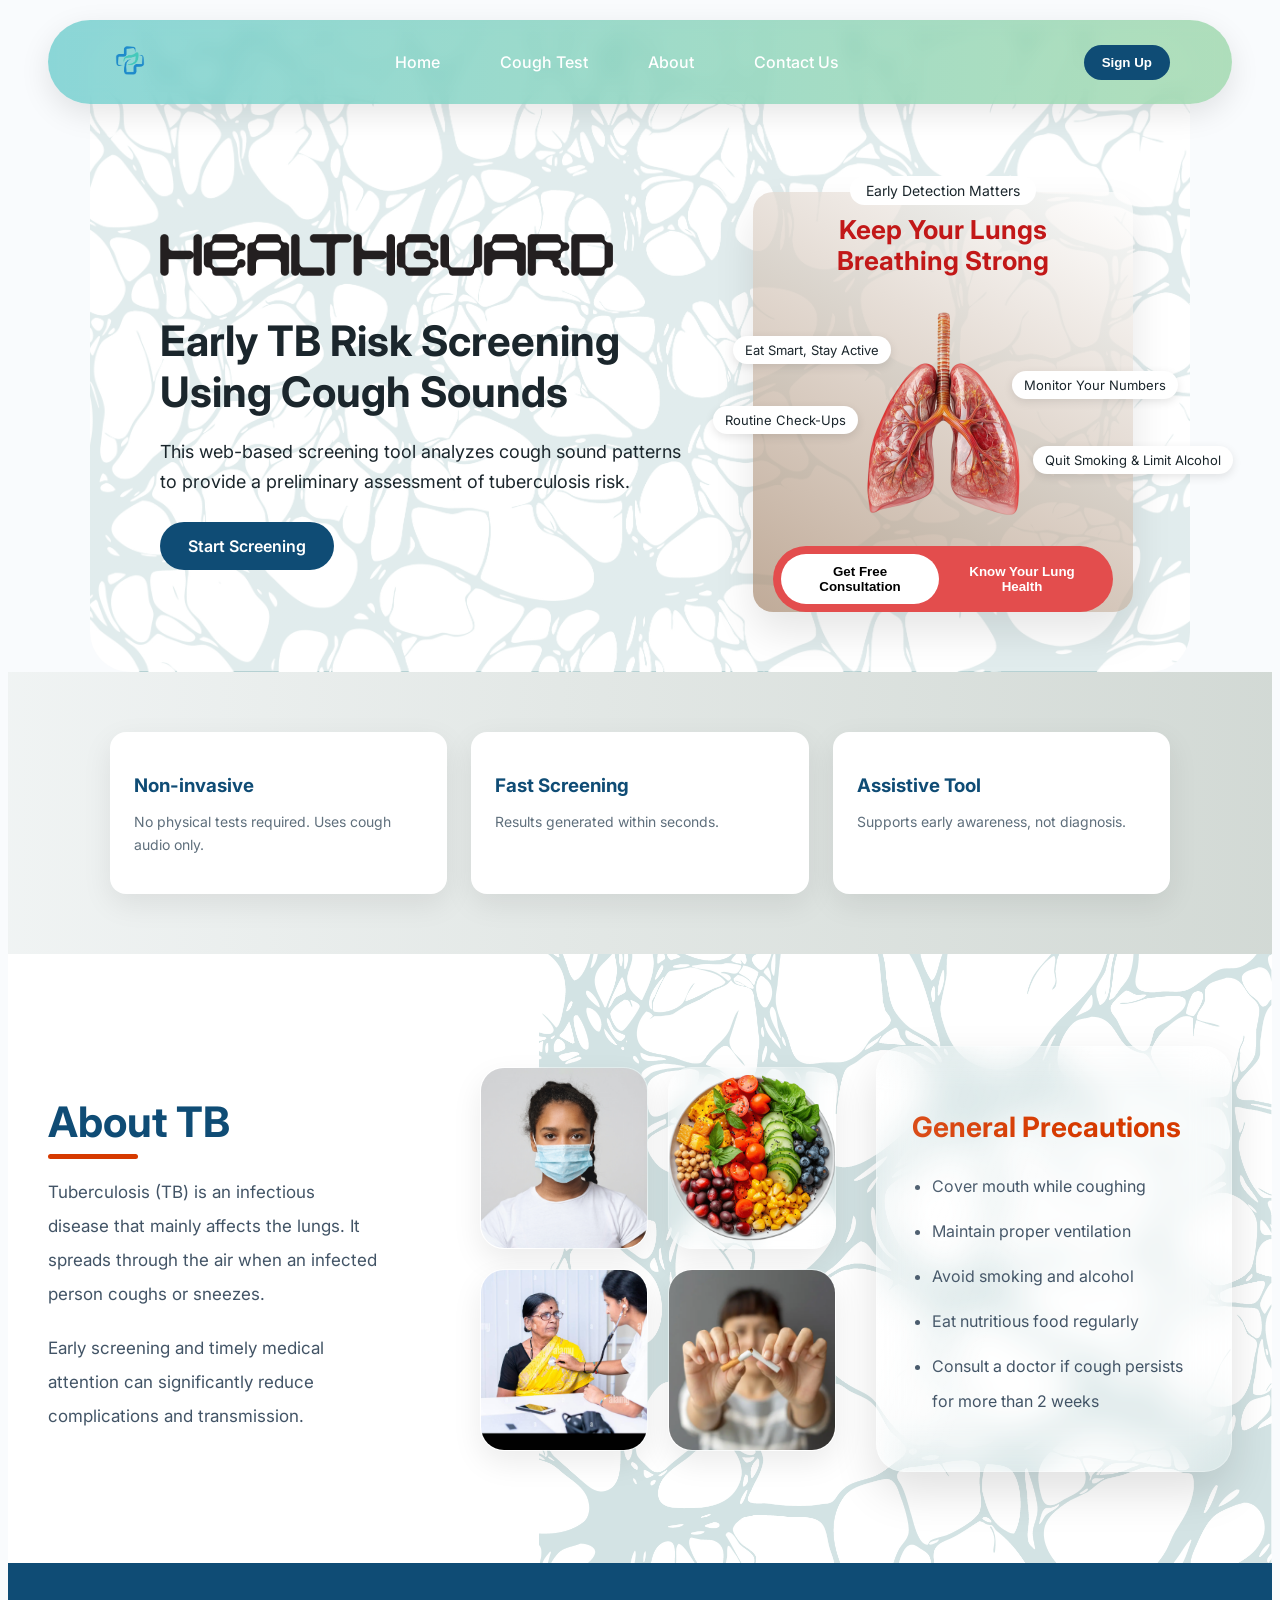
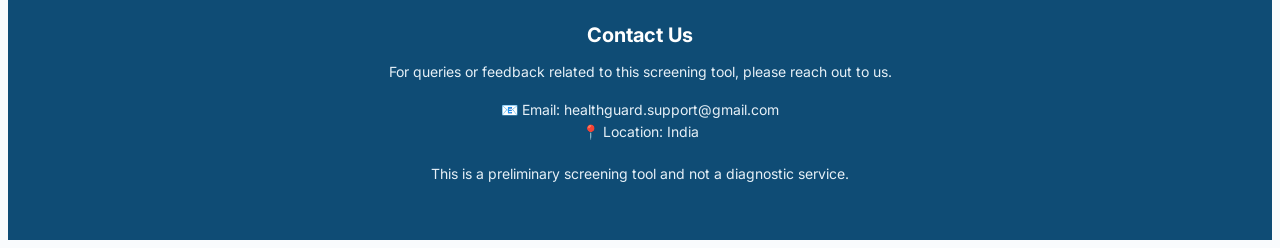
==== commit cd73fa9d: "Add files via upload" ====
--- a/index.html
+++ b/index.html
@@ -235,13 +235,27 @@
 
         <!-- CENTER -->
 
-        <div class="about-tb-image">
-
-            <img src="tb-awareness.png"
-                alt="TB Awareness">
-
-        </div>
-
+<!-- CENTER IMAGE GRID -->
+
+<div class="about-tb-image-grid">
+
+    <div class="tb-image-card">
+        <img src="mask.jpg" alt="Wear Mask">
+    </div>
+
+    <div class="tb-image-card">
+        <img src="healthy-food.jpg" alt="Healthy Food">
+    </div>
+
+    <div class="tb-image-card">
+        <img src="doctor.jpg" alt="Doctor Checkup">
+    </div>
+
+    <div class="tb-image-card">
+        <img src="ventilation.jpg" alt="Ventilation">
+    </div>
+
+</div>
 
 
         <!-- RIGHT -->
--- a/style.css
+++ b/style.css
@@ -450,7 +450,11 @@
 
     width: 100%;
 
-    background-color: #d6e7f9;
+    background: linear-gradient(
+        90deg,
+        rgba(236, 240, 239, 0.7),
+        rgba(194, 203, 196, 0.7)
+    );
 
     padding: 60px 0;
 }
@@ -481,8 +485,26 @@
     border-radius: 16px;
 
     box-shadow: var(--shadow);
-}
-
+
+    transition:
+        transform 0.35s ease,
+        box-shadow 0.35s ease;
+
+    position: relative;
+
+    overflow: hidden;
+}
+
+
+.card:hover {
+
+    transform:
+        translateY(-3px)
+        scale(1);
+
+    box-shadow:
+        0 20px 45px rgba(0,0,0,0.12);
+}
 
 .card h3 {
 
@@ -1053,12 +1075,11 @@
 
 .about-tb-section {
 
-    padding: 120px 40px;
-
+padding: 70px 40px;
     background-image:
         linear-gradient(
-            rgba(255,255,255,0.88),
-            rgba(255,255,255,0.88)
+            rgba(255,255,255,0.82),
+            rgba(255,255,255,0.82)
         ),
         url("tb-bg.jpg");
 
@@ -1067,8 +1088,9 @@
     background-position: center;
 
     position: relative;
-}
-
+
+    overflow: hidden;
+}
 
 
 /* MAIN CONTAINER */
@@ -1085,23 +1107,49 @@
 
     align-items: center;
 
-    gap: 70px;
-}
-
-
+gap: 40px;
+    position: relative;
+
+    z-index: 2;
+}
 
 /* LEFT SIDE */
 
+/* LEFT WHITE PANEL */
+
 .about-tb-left {
 
-    padding-right: 20px;
-}
-
+    position: relative;
+
+    padding: 40px 60px 40px 0;
+
+    z-index: 2;
+}
+
+/* LARGE WHITE LEFT PANEL */
+
+.about-tb-section::before {
+
+    content: "";
+
+    position: absolute;
+
+    top: 0;
+
+    left: 0;
+
+    width: 42%;
+
+    height: 100%;
+
+    background: white;
+
+    z-index: 1;
+}
 
 .about-tb-left h2 {
 
-    font-size: 58px;
-
+    font-size: 42px;
     line-height: 1.1;
 
     margin-bottom: 30px;
@@ -1149,61 +1197,116 @@
 
 /* CENTER IMAGE */
 
-.about-tb-image {
-
-    display: flex;
-
-    justify-content: center;
+/* =========================
+   TB IMAGE GRID
+========================= */
+
+.about-tb-image-grid {
+
+    display: grid;
+
+    grid-template-columns: repeat(2, 1fr);
+
+    gap: 20px;
+
+    align-items: center;
+}
+
+
+.tb-image-card {
+
+    background:
+        rgba(255,255,255,0.14);
+
+    backdrop-filter: blur(10px);
+
+    -webkit-backdrop-filter: blur(10px);
+
+    border:
+        1px solid rgba(255,255,255,0.2);
+
+    border-radius: 24px;
+
+    overflow: hidden;
+
+    box-shadow:
+        0 12px 30px rgba(0,0,0,0.08);
+
+    transition: 0.35s ease;
+}
+
+
+.tb-image-card:hover {
+
+    transform:
+        translateY(-6px)
+        scale(1.03);
+}
+
+
+.tb-image-card img {
+
+    width: 100%;
+
+    height: 180px;
+
+    object-fit: cover;
+
+    display: block;
+}
+
+
+/* RIGHT CARD */
+
+.about-tb-right {
+
+    background:
+        rgba(255,255,255,0.18);
+
+    backdrop-filter: blur(18px);
+
+    -webkit-backdrop-filter: blur(18px);
+
+    padding: 35px;
+
+    border-radius: 28px;
+
+    border:
+        1px solid rgba(255,255,255,0.25);
+
+    box-shadow:
+        0 20px 45px rgba(0,0,0,0.12);
 
     position: relative;
-}
-
-
-.about-tb-image img {
-
-    width: 100%;
-
-    max-width: 380px;
-
-    object-fit: contain;
-
-    filter: drop-shadow(
-        0 20px 40px rgba(0,0,0,0.15)
-    );
-
-    transition: 0.35s ease;
-}
-
-
-.about-tb-image img:hover {
-
-    transform: scale(1.04) rotate(-1deg);
-}
-
-
-
-/* RIGHT CARD */
-
-.about-tb-right {
+
+    overflow: hidden;
+}
+
+/* subtle glass highlight */
+
+.about-tb-right::before {
+
+    content: "";
+
+    position: absolute;
+
+    top: 0;
+
+    left: -40%;
+
+    width: 80%;
+
+    height: 100%;
 
     background:
-        rgba(255,255,255,0.72);
-
-    backdrop-filter: blur(14px);
-
-    -webkit-backdrop-filter: blur(14px);
-
-    padding: 40px;
-
-    border-radius: 28px;
-
-    border:
-        1px solid rgba(255,255,255,0.35);
-
-    box-shadow:
-        0 20px 50px rgba(0,0,0,0.08);
-}
-
+        linear-gradient(
+            to right,
+            rgba(255,255,255,0.18),
+            transparent
+        );
+
+    transform: skewX(-20deg);
+}
 
 .about-tb-right h3 {
 
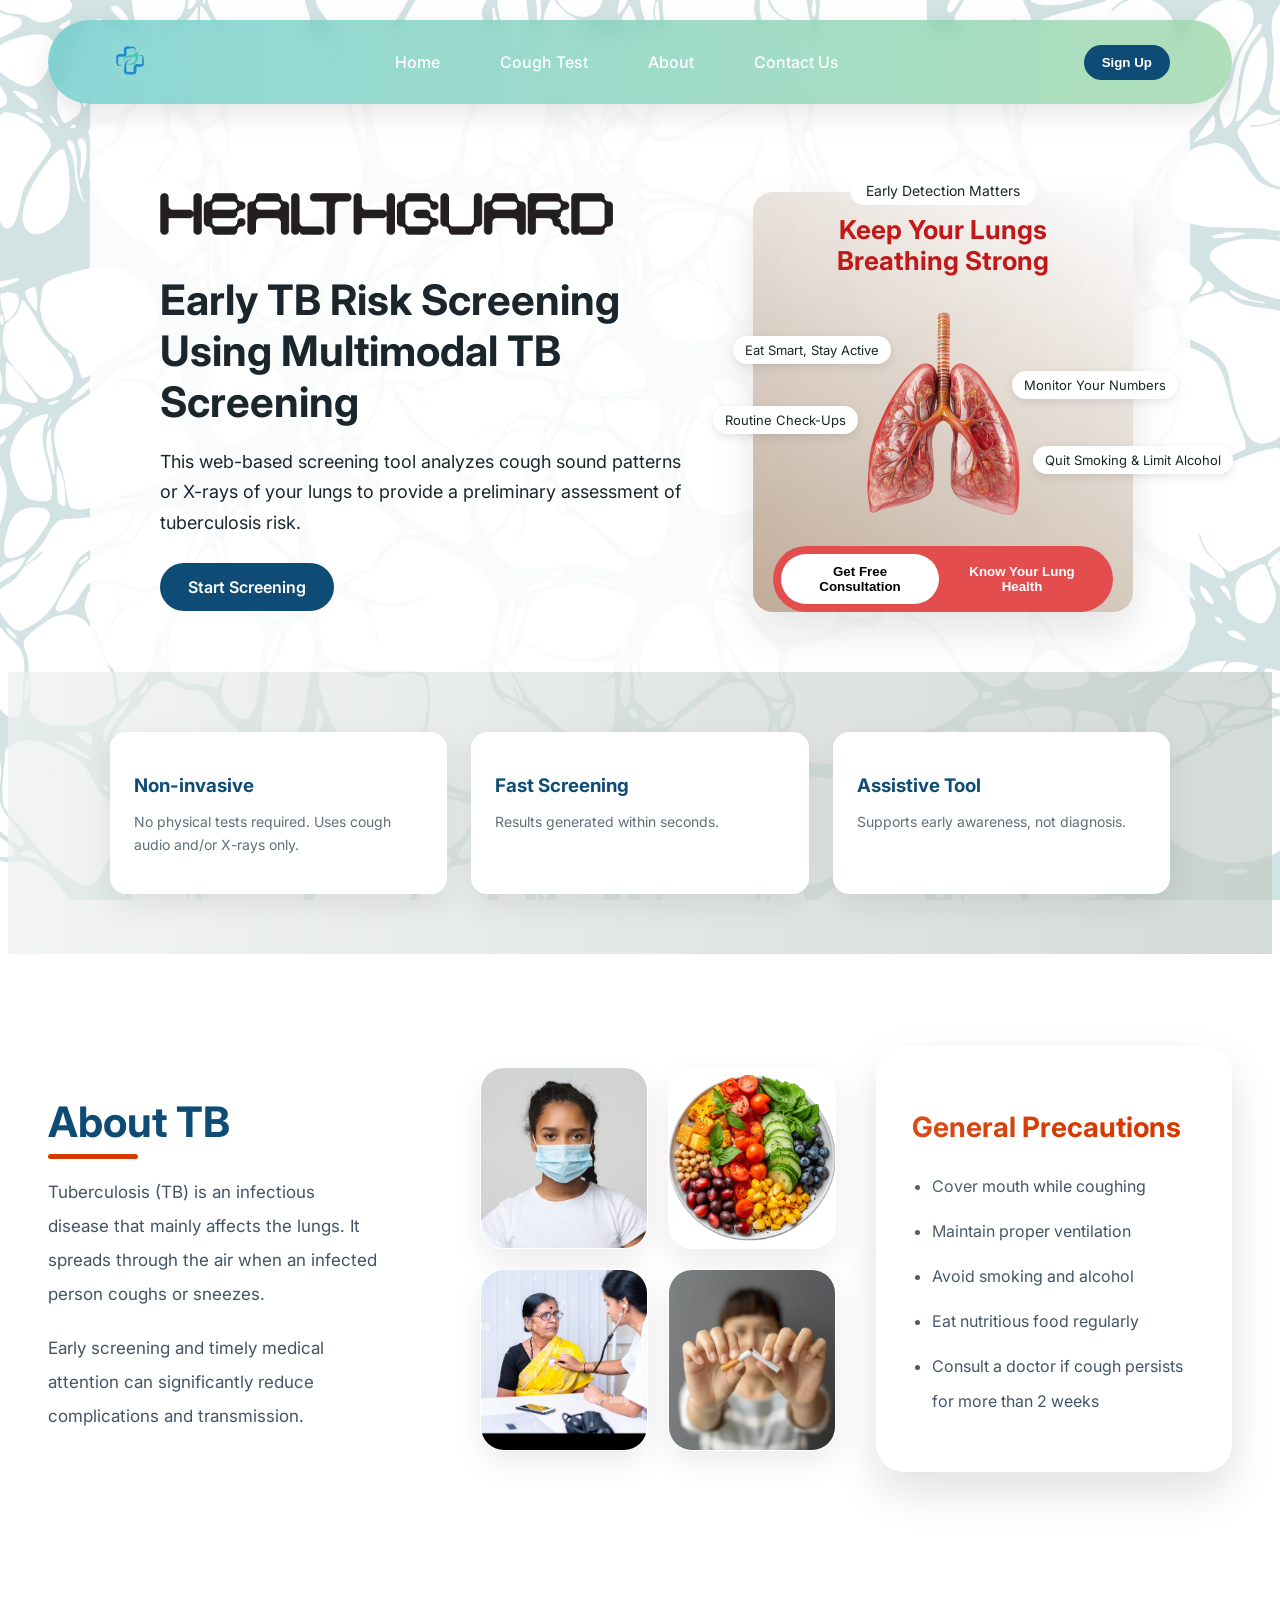
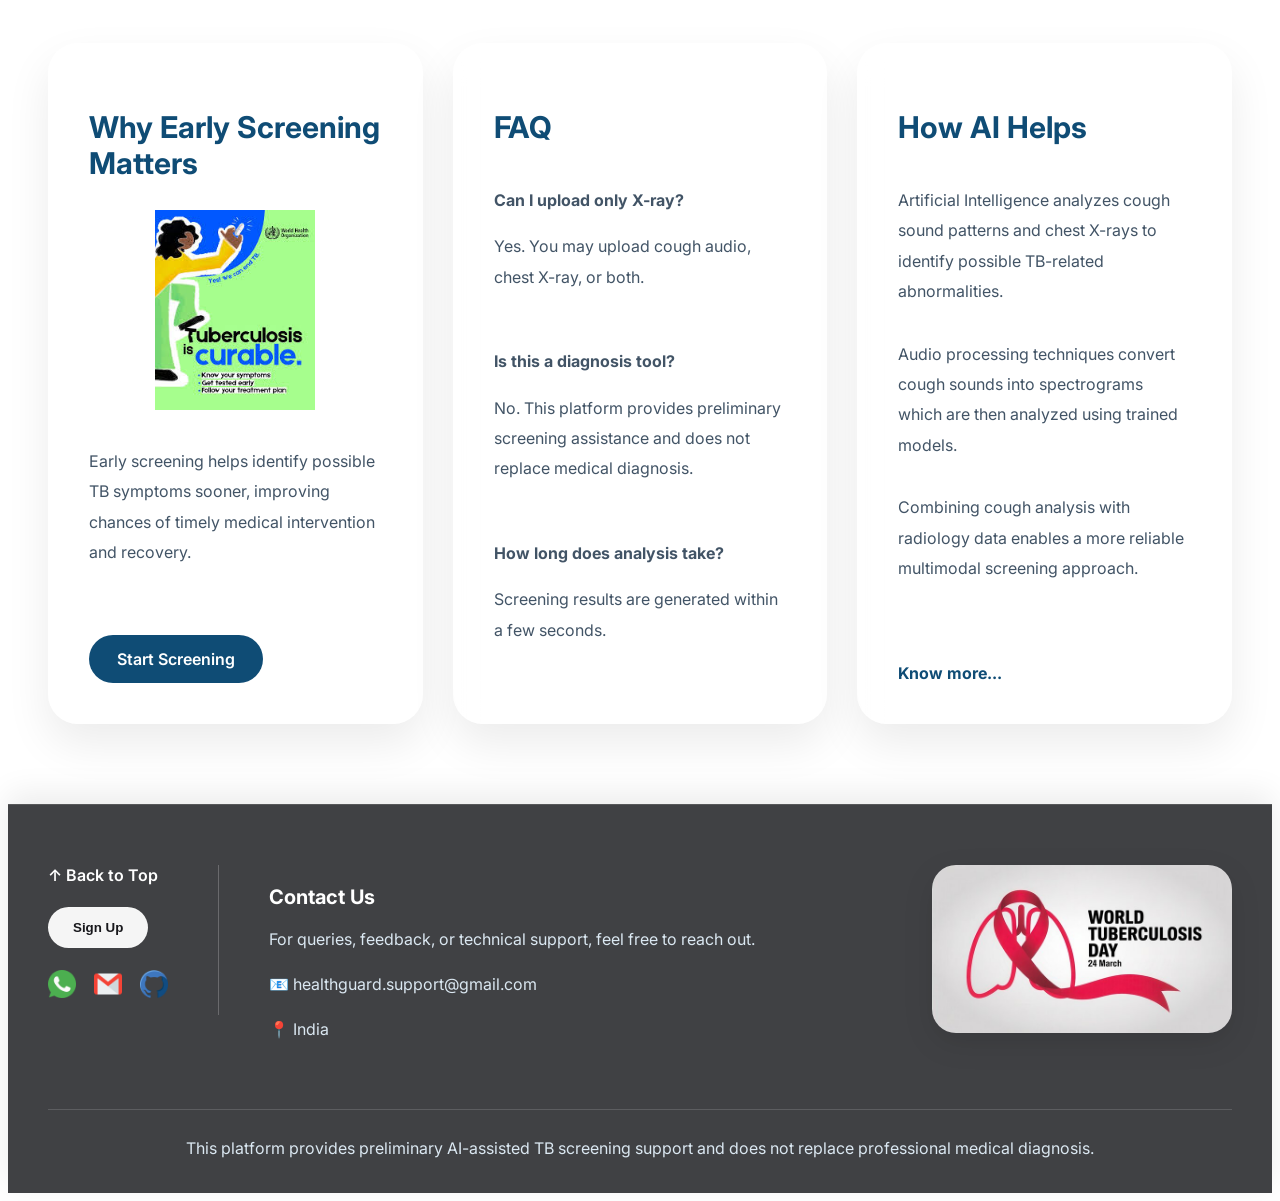
==== commit 6f3026d7: "Add files via upload" ====
--- a/index.html
+++ b/index.html
@@ -59,12 +59,12 @@
 
                 <h1>
                     Early TB Risk Screening
-                    Using Cough Sounds
+                    Using Multimodal TB Screening
                 </h1>
 
                 <p>
                     This web-based screening tool analyzes
-                    cough sound patterns to provide a
+                    cough sound patterns or X-rays of your lungs to provide a
                     preliminary assessment of
                     tuberculosis risk.
                 </p>
@@ -158,7 +158,7 @@
 
                 <p>
                     No physical tests required.
-                    Uses cough audio only.
+                    Uses cough audio and/or X-rays only.
                 </p>
 
             </div>
@@ -289,6 +289,173 @@
 
             </ul>
 
+        </div>
+
+    </div>
+
+</section>
+
+<!-- =========================
+     INFO SECTION
+========================= -->
+
+<section class="info-section">
+
+    <div class="info-container">
+
+
+        <!-- CARD 1 -->
+
+        <div class="info-card">
+
+            <h2>
+                Why Early Screening Matters
+            </h2>
+
+
+            <img
+                src="early-screening.png"
+                alt="Early Screening"
+                class="screening-illustration">
+
+
+            <p>
+
+                Early screening helps identify
+                possible TB symptoms sooner,
+                improving chances of timely
+                medical intervention
+                and recovery.
+
+            </p>
+
+
+            <a href="test.html"
+                class="primary-btn">
+
+                Start Screening
+
+            </a>
+
+        </div>
+
+
+
+        <!-- CARD 2 -->
+
+        <div class="info-card">
+
+            <h2>FAQ</h2>
+
+
+            <div class="faq-item">
+
+                <p class="faq-question">
+
+                    Can I upload only X-ray?
+
+                </p>
+
+                <p class="faq-answer">
+
+                    Yes. You may upload
+                    cough audio,
+                    chest X-ray,
+                    or both.
+
+                </p>
+
+            </div>
+
+
+
+            <div class="faq-item">
+
+                <p class="faq-question">
+
+                    Is this a diagnosis tool?
+
+                </p>
+
+                <p class="faq-answer">
+
+                    No. This platform provides
+                    preliminary screening assistance
+                    and does not replace
+                    medical diagnosis.
+
+                </p>
+
+            </div>
+
+
+
+            <div class="faq-item">
+
+                <p class="faq-question">
+
+                    How long does analysis take?
+
+                </p>
+
+                <p class="faq-answer">
+
+                    Screening results are generated
+                    within a few seconds.
+
+                </p>
+
+            </div>
+
+        </div>
+
+
+
+        <!-- CARD 3 -->
+
+        <div class="info-card">
+
+            <h2>
+                How AI Helps
+            </h2>
+
+
+            <p>
+
+                Artificial Intelligence analyzes
+                cough sound patterns and chest
+                X-rays to identify possible
+                TB-related abnormalities.
+
+            </p>
+
+
+            <p>
+
+                Audio processing techniques
+                convert cough sounds into
+                spectrograms which are then
+                analyzed using trained models.
+
+            </p>
+
+
+            <p>
+
+                Combining cough analysis
+                with radiology data enables
+                a more reliable multimodal
+                screening approach.
+
+            </p>
+
+<a href="https://scholar.google.com/scholar?q=AI+for+Tuberculosis+Detection"
+    target="_blank"
+    class="know-more-link">
+
+    Know more...
+
+</a>
         </div>
 
     </div>
@@ -388,44 +555,154 @@
 
 
 
-    <!-- =========================
-         FOOTER
-    ========================= -->
-
-    <footer class="footer" id="contact">
-
-        <div class="footer-inner">
-
-            <h3>Contact Us</h3>
-
-            <p>
-                For queries or feedback related to this
-                screening tool, please reach out to us.
-            </p>
-
-            <p class="contact-details">
-
-                📧 Email:
-                healthguard.support@gmail.com
-
-                <br>
-
-                📍 Location: India
-
-            </p>
-
-            <p class="footer-note">
-
-                This is a preliminary screening tool
-                and not a diagnostic service.
-
-            </p>
-
-        </div>
-
-    </footer>
-
-
+<!-- =========================
+     FOOTER
+========================= -->
+
+<footer class="footer" id="contact">
+
+    <div class="footer-inner">
+
+
+        <!-- TOP ROW -->
+
+        <div class="footer-top">
+
+
+            <!-- LEFT -->
+
+            <div class="footer-left">
+
+
+                <!-- BACK TO TOP -->
+
+                <a href="#home"
+                    class="back-to-top">
+
+                    ↑ Back to Top
+
+                </a>
+
+
+                <!-- SIGN UP -->
+
+                <button class="footer-signup"
+                    onclick="openSignupModal()">
+
+                    Sign Up
+
+                </button>
+
+
+<!-- SOCIALS -->
+
+<div class="social-icons">
+
+    <!-- WHATSAPP -->
+
+    <a href="https://wa.me/91YOURNUMBER"
+        target="_blank">
+
+        <img src="whatsapp.png"
+            alt="Whatsapp">
+
+    </a>
+
+
+    <!-- GMAIL -->
+
+    <a href="mailto:healthguard.support@gmail.com">
+
+        <img src="gmail.png"
+            alt="Gmail">
+
+    </a>
+
+
+    <!-- GITHUB -->
+
+    <a href="https://github.com/aditiciaorasia/tb-cough-screening"
+        target="_blank">
+
+        <img src="github.png"
+            alt="GitHub">
+
+    </a>
+
+</div>
+            </div>
+
+
+
+            <!-- DIVIDER -->
+
+            <div class="footer-divider"></div>
+
+
+
+            <!-- RIGHT -->
+
+            <div class="footer-right">
+
+
+                <!-- CONTACT -->
+
+                <div class="footer-contact">
+
+                    <h3>Contact Us</h3>
+
+                    <p>
+
+                        For queries, feedback,
+                        or technical support,
+                        feel free to reach out.
+
+                    </p>
+
+
+                    <p>
+
+                        📧 healthguard.support@gmail.com
+
+                    </p>
+
+                    <p>
+
+                        📍 India
+
+                    </p>
+
+                </div>
+
+
+
+                <!-- IMAGE -->
+
+                <img
+                    src="world-tb-day.png"
+                    alt="World Tuberculosis Day"
+                    class="footer-tb-image">
+
+            </div>
+
+        </div>
+
+
+
+        <!-- DISCLAIMER -->
+
+        <div class="footer-bottom">
+
+            This platform provides preliminary
+            AI-assisted TB screening support
+            and does not replace
+            professional medical diagnosis.
+
+        </div>
+
+    </div>
+
+</footer>
 
     <script src="script.js"></script>
 
--- a/style.css
+++ b/style.css
@@ -18,1064 +18,10 @@
 
     font-family: 'Inter', sans-serif;
 
-    background-color: #f9fbfd;
-
     color: #1b262c;
 
     overflow-x: hidden;
-}
-
-
-
-/* =========================
-   VARIABLES
-========================= */
-
-:root {
-
-    --primary: #0f4c75;
-
-    --secondary: #d63a00;
-
-    --light-bg: #f4f8fb;
-
-    --text: #1b262c;
-
-    --shadow:
-        0 10px 30px rgba(0,0,0,0.08);
-
-}
-
-
-
-/* =========================
-   PAGE
-========================= */
-
-.page {
-
-    margin-top: -60px;
-
-    padding-top: 100px;
-
-    position: relative;
-
-    z-index: 1;
-
-    max-width: 1100px;
-
-    margin-left: auto;
-
-    margin-right: auto;
-
-    padding-left: 20px;
-
-    padding-right: 20px;
-
-    background-image:
-        linear-gradient(
-            rgba(255,255,255,0.88),
-            rgba(255,255,255,0.88)
-        ),
-        url("tb-bg.jpg");
-
-    background-size: cover;
-
-    background-position: center;
-
-    border-radius: 40px;
-}
-
-.bg {
-    width: 380px;
-    height: 380px;
-    background-color: blue;
-    border-radius: 6px;
-}
-
-
-
-
-
-
-/* =========================
-   HEADER
-========================= */
-
-.header{
-    position: sticky;
-    top: 20px;
-
-    width: calc(100% - 80px);
-    margin: 0 auto;
-
-    border-radius: 60px;
-
-    background: linear-gradient(
-        90deg,
-        rgba(92,198,198,0.7),
-        rgba(143,209,158,0.7)
-    );
-
-    backdrop-filter: blur(8px);
-
-    box-shadow: 0 10px 30px rgba(0,0,0,0.1);
-
-    z-index: 1000;
-}
-
-
-/* Centered content inside header */
-.header-inner {
-    max-width: 1100px;
-    margin: auto;
-    padding: 20px;
-
-    display: grid;
-    grid-template-columns: auto 1fr auto;
-    align-items: center;
-}
-
-
-.logo img{
-    height: 40px;
-    
-}
-
-.nav {
-    display: flex;
-    flex-direction: row;
-    gap: 60px;
-    justify-self: center;
-}
-
-.nav a {
-    text-decoration: none;
-    font-weight: 500;
-    color: #ffffff;
-    transition: transform 0.2s ease, color 0.2s ease;
-
-}
-
-
-
-/* =========================
-   BUTTONS
-========================= */
-
-.sign-up {
-
-    padding: 10px 18px;
-
-    border-radius: 50px;
-
-    border: none;
-
-    background-color: var(--primary);
-
-    color: white;
-
-    font-weight: 600;
-
-    cursor: pointer;
-
-    transition: 0.25s ease;
-}
-
-.sign-up:hover {
-
-    transform: translateY(-2px);
-}
-
-
-.primary-btn {
-
-    display: inline-block;
-
-    padding: 14px 28px;
-
-    background-color: var(--primary);
-
-    color: white;
-
-    text-decoration: none;
-
-    border: none;
-
-    border-radius: 50px;
-
-    font-weight: 600;
-
-    cursor: pointer;
-
-    transition: 0.25s ease;
-}
-
-.primary-btn:hover {
-
-    transform: translateY(-2px);
-
-    background: #136192;
-}
-
-
-
-/* =========================
-   HERO
-========================= */
-
-.hero {
-
-    display: grid;
-
-    grid-template-columns: 1.4fr 1fr;
-
-    align-items: center;
-
-    gap: 60px;
-
-    padding: 60px 0;
-}
-
-
-.hero-left {
-
-    padding-left: 50px;
-}
-
-
-.typography img {
-
-    height: 42px;
-}
-
-
-.hero-left h1 {
-
-    font-size: 42px;
-
-    margin-bottom: 20px;
-}
-
-
-.hero-left p {
-
-    font-size: 18px;
-
-    line-height: 1.7;
-
-    margin-bottom: 24px;
-}
-
-
-
-/* =========================
-   LUNG CARD
-========================= */
-
-.lung-card {
-
-    width: 100%;
-
-    max-width: 380px;
-
-    background: linear-gradient(
-        30deg,
-        rgba(165,135,109,0.7),
-        rgba(255,255,255,0.7)
-    );
-
-    border-radius: 20px;
-
-    padding: 0 20px;
-
-    position: relative;
-
-    text-align: center;
-
-    box-shadow: 0 20px 40px rgba(0,0,0,0.1);
-}
-
-
-.badge {
-
-    position: absolute;
-
-    top: -16px;
-
-    left: 50%;
-
-    transform: translateX(-50%);
-
-    background: white;
-
-    padding: 6px 16px;
-
-    border-radius: 20px;
-
-    font-size: 14px;
-}
-
-
-.lung-title {
-
-    color: #c21818;
-
-    font-size: 26px;
-
-    margin-bottom: 20px;
-}
-
-
-.lung-container {
-
-    position: relative;
-
-    display: flex;
-
-    justify-content: center;
-}
-
-
-.lung {
-
-    width: 250px;
-
-    transition: transform 0.25s ease;
-}
-
-.lung:hover {
-
-    transform: scale(1.02);
-}
-
-
-.tip {
-
-    position: absolute;
-
-    background: white;
-
-    padding: 6px 12px;
-
-    border-radius: 20px;
-
-    font-size: 13px;
-
-    box-shadow: 0 3px 10px rgba(0,0,0,0.1);
-
-    transition: 0.25s ease;
-}
-
-
-.tip:hover {
-
-    transform: scale(1.03);
-
-    box-shadow: 0 6px 16px rgba(0,0,0,0.15);
-}
-
-
-.left1 {
-    left: -40px;
-    top: 40px;
-}
-
-.left2 {
-    left: -60px;
-    top: 110px;
-}
-
-.right1 {
-    right: -65px;
-    top: 75px;
-}
-
-.right2 {
-    right: -120px;
-    top: 150px;
-}
-
-
-.lung-cta {
-
-    margin-top: 0;
-
-    background: #e34d4d;
-
-    border-radius: 40px;
-
-    padding: 8px;
-
-    display: flex;
-
-    justify-content: space-between;
-}
-
-
-.btn-light {
-
-    background: white;
-
-    border: none;
-
-    padding: 10px 18px;
-
-    border-radius: 25px;
-
-    font-weight: 600;
-}
-
-
-.btn-main {
-
-    background: transparent;
-
-    border: none;
-
-    color: white;
-
-    padding: 10px 18px;
-
-    font-weight: 600;
-}
-
-
-
-/* =========================
-   FEATURES
-========================= */
-
-.features-section {
-
-    width: 100%;
-
-    background: linear-gradient(
-        90deg,
-        rgba(236, 240, 239, 0.7),
-        rgba(194, 203, 196, 0.7)
-    );
-
-    padding: 60px 0;
-}
-
-
-.card-grid {
-
-    max-width: 1100px;
-
-    margin: auto;
-
-    display: grid;
-
-    grid-template-columns: repeat(3, 1fr);
-
-    gap: 24px;
-
-    padding: 0 20px;
-}
-
-
-.card {
-
-    background: white;
-
-    padding: 24px;
-
-    border-radius: 16px;
-
-    box-shadow: var(--shadow);
-
-    transition:
-        transform 0.35s ease,
-        box-shadow 0.35s ease;
-
-    position: relative;
-
-    overflow: hidden;
-}
-
-
-.card:hover {
-
-    transform:
-        translateY(-3px)
-        scale(1);
-
-    box-shadow:
-        0 20px 45px rgba(0,0,0,0.12);
-}
-
-.card h3 {
-
-    margin-bottom: 10px;
-
-    color: var(--primary);
-}
-
-
-.card p {
-
-    font-size: 14px;
-
-    color: #5f6f7c;
-
-    line-height: 1.6;
-}
-
-
-
-/* =========================
-   HOW IT WORKS
-========================= */
-
-
-
-
-/* =========================
-   TEST PAGE
-========================= */
-
-.test-box {
-
-    max-width: 500px;
-
-    margin: 100px auto;
-
-    background: white;
-
-    padding: 40px;
-
-    border-radius: 20px;
-
-    box-shadow: 0 15px 40px rgba(0,0,0,0.08);
-
-    text-align: center;
-}
-
-
-.back-link {
-
-    display: inline-block;
-
-    margin-bottom: 20px;
-
-    color: var(--primary);
-
-    text-decoration: none;
-
-    font-weight: 600;
-}
-
-
-
-/* =========================
-   CUSTOM FILE INPUT
-========================= */
-
-input[type="file"] {
-
-    display: none;
-}
-
-
-.upload-box {
-
-    display: inline-block;
-
-    padding: 30px;
-
-    border: 2px dashed var(--primary);
-
-    border-radius: 16px;
-
-    cursor: pointer;
-
-    margin-top: 20px;
-
-    transition: 0.25s ease;
-
-    background: white;
-}
-
-
-.upload-box:hover {
-
-    background: rgba(15,76,117,0.05);
-
-    transform: translateY(-2px);
-}
-
-
-.file-name {
-
-    margin-top: 15px;
-
-    font-size: 14px;
-
-    color: #5f6f7c;
-}
-
-
-
-/* =========================
-   SCREENING STEPS
-========================= */
-
-.screening-steps {
-
-    margin: 30px 0;
-
-    display: grid;
-
-    gap: 12px;
-}
-
-
-.step-item {
-
-    background: #f4f8fb;
-
-    padding: 14px;
-
-    border-radius: 12px;
-
-    font-size: 14px;
-
-    text-align: left;
-}
-
-
-
-/* =========================
-   RESULT
-========================= */
-
-.result-badge {
-
-    display: inline-block;
-
-    padding: 12px 24px;
-
-    border-radius: 30px;
-
-    font-weight: 600;
-
-    margin: 20px 0;
-}
-
-
-.result-badge.low {
-
-    background-color: #d4edda;
-
-    color: #155724;
-}
-
-
-.result-badge.medium {
-
-    background-color: #fff3cd;
-
-    color: #856404;
-}
-
-
-.result-badge.high {
-
-    background-color: #f8d7da;
-
-    color: #721c24;
-}
-
-
-.confidence-box {
-
-    margin: 20px auto;
-
-    background: #f4f8fb;
-
-    padding: 16px;
-
-    border-radius: 14px;
-
-    width: fit-content;
-
-    font-weight: 600;
-}
-
-
-.recommendation-card {
-
-    margin-top: 30px;
-
-    text-align: left;
-
-    background: white;
-
-    padding: 24px;
-
-    border-radius: 16px;
-
-    box-shadow: var(--shadow);
-}
-
-
-.recommendation-card h3 {
-
-    margin-bottom: 14px;
-
-    color: var(--primary);
-}
-
-
-.recommendation-card ul {
-
-    padding-left: 20px;
-
-    line-height: 1.8;
-}
-
-
-
-/* =========================
-   FOOTER
-========================= */
-
-.footer {
-
-    width: 100%;
-
-    background-color: var(--primary);
-
-    color: white;
-}
-
-
-.footer-inner {
-
-    max-width: 1000px;
-
-    margin: auto;
-
-    padding: 40px 20px;
-
-    text-align: center;
-}
-
-
-.footer h3 {
-
-    margin-bottom: 10px;
-
-    font-size: 20px;
-}
-
-
-.footer p {
-
-    font-size: 14px;
-
-    line-height: 1.6;
-
-    color: #e6f0f7;
-}
-
-
-.contact-details {
-
-    margin: 15px 0;
-}
-
-
-.footer-note {
-
-    margin-top: 20px;
-
-    font-size: 12px;
-
-    color: #c9dde9;
-}
-
-
-
-/* =========================
-   SIGNUP MODAL
-========================= */
-
-
-.signup-modal {
-
-    position: fixed;
-
-    inset: 0;
-
-    background: rgba(0,0,0,0.45);
-
-    backdrop-filter: blur(10px);
-
-    -webkit-backdrop-filter: blur(10px);
-
-    display: flex;
-
-    justify-content: center;
-
-    align-items: center;
-
-    opacity: 0;
-
-    visibility: hidden;
-
-    transition: 0.3s ease;
-
-    z-index: 2000;
-}
-
-
-.signup-modal.active {
-
-    opacity: 1;
-
-    visibility: visible;
-}
-
-
-.signup-box {
-
-    width: 90%;
-
-    max-width: 430px;
-
-    padding: 35px;
-
-    border-radius: 30px;
-
-    background: linear-gradient(
-        135deg,
-        rgba(255,255,255,0.22),
-        rgba(255,255,255,0.08)
-    );
-
-    backdrop-filter: blur(18px);
-
-    -webkit-backdrop-filter: blur(18px);
-
-    border: 1px solid rgba(255,255,255,0.2);
-
-    box-shadow:
-        0 20px 50px rgba(0,0,0,0.15);
-
-    position: relative;
-
-    animation: popup 0.35s ease;
-}
-
-
-@keyframes popup {
-
-    from {
-
-        transform: scale(0.9);
-
-        opacity: 0;
-    }
-
-    to {
-
-        transform: scale(1);
-
-        opacity: 1;
-    }
-}
-
-
-.signup-box h2 {
-
-    text-align: center;
-
-    margin-bottom: 25px;
-
-    color: var(--primary);
-}
-
-
-.signup-box input,
-.signup-box select {
-
-    width: 100%;
-
-    padding: 14px 16px;
-
-    margin-bottom: 16px;
-
-    border: none;
-
-    border-radius: 14px;
-
-    background: rgba(255,255,255,0.75);
-
-    font-size: 15px;
-
-    outline: none;
-}
-
-
-.signup-submit {
-
-    width: 100%;
-
-    padding: 14px;
-
-    border: none;
-
-    border-radius: 50px;
-
-    background: var(--primary);
-
-    color: white;
-
-    font-weight: 600;
-
-    font-size: 15px;
-
-    cursor: pointer;
-
-    transition: 0.25s ease;
-}
-
-
-.signup-submit:hover {
-
-    transform: translateY(-2px);
-
-    background: #136192;
-}
-
-
-.close-btn {
-
-    position: absolute;
-
-    top: 15px;
-
-    right: 18px;
-
-    border: none;
-
-    background: transparent;
-
-    font-size: 28px;
-
-    cursor: pointer;
-
-    color: var(--primary);
-}
-
-
-
-/* =========================
-   RESPONSIVE
-========================= */
-
-@media (max-width: 900px) {
-
-    .hero {
-
-        grid-template-columns: 1fr;
-
-        text-align: center;
-    }
-
-    .hero-left {
-
-        padding-left: 0;
-    }
-
-    .lung-card {
-
-        margin: auto;
-    }
-}
-
-
-@media (max-width: 768px) {
-
-    .header {
-
-        width: calc(100% - 20px);
-
-        top: 10px;
-
-        border-radius: 20px;
-    }
-
-    .header-inner {
-
-        grid-template-columns: 1fr;
-
-        gap: 15px;
-
-        text-align: center;
-    }
-
-    .nav {
-
-        gap: 20px;
-
-        flex-wrap: wrap;
-    }
-
-    .sign-up {
-
-        justify-self: center;
-    }
-
-    .tip {
-
-        display: none;
-    }
-
-    .card-grid {
-
-        grid-template-columns: 1fr;
-    }
-}
-
-
-@media (max-width: 600px) {
-
-    .hero-left h1 {
-
-        font-size: 30px;
-    }
-
-    .hero-left p {
-
-        font-size: 16px;
-    }
-
-    .primary-btn {
-
-        padding: 12px 22px;
-
-        font-size: 14px;
-    }
-
-    .test-box {
-
-        margin: 60px 20px;
-
-        padding: 30px 20px;
-    }
-}
-
-/* =========================
-   ABOUT TB SECTION
-========================= */
-
-.about-tb-section {
-
-padding: 70px 40px;
+
     background-image:
         linear-gradient(
             rgba(255,255,255,0.82),
@@ -1087,11 +33,880 @@
 
     background-position: center;
 
+    background-attachment: fixed;
+}
+
+/* =========================
+   VARIABLES
+========================= */
+
+:root {
+
+    --primary: #0f4c75;
+
+    --secondary: #d63a00;
+
+    --light-bg: #f4f8fb;
+
+    --text: #1b262c;
+
+    --shadow:
+        0 10px 30px rgba(0,0,0,0.08);
+
+}
+
+
+
+/* =========================
+   PAGE
+========================= */
+
+.page {
+
+    margin-top: -60px;
+
+    padding-top: 100px;
+
     position: relative;
 
+    z-index: 1;
+
+    max-width: 1100px;
+
+    margin-left: auto;
+
+    margin-right: auto;
+
+    padding-left: 20px;
+
+    padding-right: 20px;
+
+    background-image:
+        linear-gradient(
+            rgba(255,255,255,0.88),
+            rgba(255,255,255,0.88)
+        );
+
+    background-size: cover;
+
+    background-position: center;
+
+    border-radius: 40px;
+}
+
+.bg {
+    width: 380px;
+    height: 380px;
+    background-color: blue;
+    border-radius: 6px;
+}
+
+
+
+
+
+
+/* =========================
+   HEADER
+========================= */
+
+.header{
+    position: sticky;
+    top: 20px;
+
+    width: calc(100% - 80px);
+    margin: 0 auto;
+
+    border-radius: 60px;
+
+    background: linear-gradient(
+        90deg,
+        rgba(92,198,198,0.7),
+        rgba(143,209,158,0.7)
+    );
+
+    backdrop-filter: blur(8px);
+
+    box-shadow: 0 10px 30px rgba(0,0,0,0.1);
+
+    z-index: 1000;
+}
+
+
+/* Centered content inside header */
+.header-inner {
+    max-width: 1100px;
+    margin: auto;
+    padding: 20px;
+
+    display: grid;
+    grid-template-columns: auto 1fr auto;
+    align-items: center;
+}
+
+
+.logo img{
+    height: 40px;
+    
+}
+
+.nav {
+    display: flex;
+    flex-direction: row;
+    gap: 60px;
+    justify-self: center;
+}
+
+.nav a {
+    text-decoration: none;
+    font-weight: 500;
+    color: #ffffff;
+    transition: transform 0.2s ease, color 0.2s ease;
+
+}
+
+
+
+/* =========================
+   BUTTONS
+========================= */
+
+.sign-up {
+
+    padding: 10px 18px;
+
+    border-radius: 50px;
+
+    border: none;
+
+    background-color: var(--primary);
+
+    color: white;
+
+    font-weight: 600;
+
+    cursor: pointer;
+
+    transition: 0.25s ease;
+}
+
+.sign-up:hover {
+
+    transform: translateY(-2px);
+}
+
+
+.primary-btn {
+
+    display: inline-block;
+
+    padding: 14px 28px;
+
+    background-color: var(--primary);
+
+    color: white;
+
+    text-decoration: none;
+
+    border: none;
+
+    border-radius: 50px;
+
+    font-weight: 600;
+
+    cursor: pointer;
+
+    transition: 0.25s ease;
+}
+
+.primary-btn:hover {
+
+    transform: translateY(-2px);
+
+    background: #136192;
+}
+
+
+
+/* =========================
+   HERO
+========================= */
+
+.hero {
+
+    display: grid;
+
+    grid-template-columns: 1.4fr 1fr;
+
+    align-items: center;
+
+    gap: 60px;
+
+    padding: 60px 0;
+}
+
+
+.hero-left {
+
+    padding-left: 50px;
+}
+
+
+.typography img {
+
+    height: 42px;
+}
+
+
+.hero-left h1 {
+
+    font-size: 42px;
+
+    margin-bottom: 20px;
+}
+
+
+.hero-left p {
+
+    font-size: 18px;
+
+    line-height: 1.7;
+
+    margin-bottom: 24px;
+}
+
+
+
+/* =========================
+   LUNG CARD
+========================= */
+
+.lung-card {
+
+    width: 100%;
+
+    max-width: 380px;
+
+    background: linear-gradient(
+        30deg,
+        rgba(165,135,109,0.7),
+        rgba(255,255,255,0.7)
+    );
+
+    border-radius: 20px;
+
+    padding: 0 20px;
+
+    position: relative;
+
+    text-align: center;
+
+    box-shadow: 0 20px 40px rgba(0,0,0,0.1);
+}
+
+
+.badge {
+
+    position: absolute;
+
+    top: -16px;
+
+    left: 50%;
+
+    transform: translateX(-50%);
+
+    background: white;
+
+    padding: 6px 16px;
+
+    border-radius: 20px;
+
+    font-size: 14px;
+}
+
+
+.lung-title {
+
+    color: #c21818;
+
+    font-size: 26px;
+
+    margin-bottom: 20px;
+}
+
+
+.lung-container {
+
+    position: relative;
+
+    display: flex;
+
+    justify-content: center;
+}
+
+
+.lung {
+
+    width: 250px;
+
+    transition: transform 0.25s ease;
+}
+
+.lung:hover {
+
+    transform: scale(1.02);
+}
+
+
+.tip {
+
+    position: absolute;
+
+    background: white;
+
+    padding: 6px 12px;
+
+    border-radius: 20px;
+
+    font-size: 13px;
+
+    box-shadow: 0 3px 10px rgba(0,0,0,0.1);
+
+    transition: 0.25s ease;
+}
+
+
+.tip:hover {
+
+    transform: scale(1.03);
+
+    box-shadow: 0 6px 16px rgba(0,0,0,0.15);
+}
+
+
+.left1 {
+    left: -40px;
+    top: 40px;
+}
+
+.left2 {
+    left: -60px;
+    top: 110px;
+}
+
+.right1 {
+    right: -65px;
+    top: 75px;
+}
+
+.right2 {
+    right: -120px;
+    top: 150px;
+}
+
+
+.lung-cta {
+
+    margin-top: 0;
+
+    background: #e34d4d;
+
+    border-radius: 40px;
+
+    padding: 8px;
+
+    display: flex;
+
+    justify-content: space-between;
+}
+
+
+.btn-light {
+
+    background: white;
+
+    border: none;
+
+    padding: 10px 18px;
+
+    border-radius: 25px;
+
+    font-weight: 600;
+}
+
+
+.btn-main {
+
+    background: transparent;
+
+    border: none;
+
+    color: white;
+
+    padding: 10px 18px;
+
+    font-weight: 600;
+}
+
+
+
+/* =========================
+   FEATURES
+========================= */
+
+.features-section {
+
+    width: 100%;
+
+    background: linear-gradient(
+        90deg,
+        rgba(236, 240, 239, 0.7),
+        rgba(194, 203, 196, 0.7)
+    );
+
+    padding: 60px 0;
+}
+
+
+.card-grid {
+
+    max-width: 1100px;
+
+    margin: auto;
+
+    display: grid;
+
+    grid-template-columns: repeat(3, 1fr);
+
+    gap: 24px;
+
+    padding: 0 20px;
+}
+
+
+.card {
+
+    background: white;
+
+    padding: 24px;
+
+    border-radius: 16px;
+
+    box-shadow: var(--shadow);
+
+    transition:
+        transform 0.35s ease,
+        box-shadow 0.35s ease;
+
+    position: relative;
+
     overflow: hidden;
 }
 
+
+.card:hover {
+
+    transform:
+        translateY(-3px)
+        scale(1);
+
+    box-shadow:
+        0 20px 45px rgba(0,0,0,0.12);
+}
+
+.card h3 {
+
+    margin-bottom: 10px;
+
+    color: var(--primary);
+}
+
+
+.card p {
+
+    font-size: 14px;
+
+    color: #5f6f7c;
+
+    line-height: 1.6;
+}
+
+
+
+
+/* =========================
+   TEST PAGE
+========================= */
+
+.test-box {
+
+    max-width: 850px;
+
+    margin: 100px auto;
+
+    padding: 50px;
+
+    border-radius: 32px;
+
+    background:
+        rgba(255,255,255,0.22);
+
+    backdrop-filter: blur(18px);
+
+    -webkit-backdrop-filter: blur(18px);
+
+    border:
+        1px solid rgba(255,255,255,0.25);
+
+    box-shadow:
+        0 20px 50px rgba(0,0,0,0.12);
+
+    text-align: center;
+}
+
+.back-link {
+
+    display: inline-block;
+
+    margin-bottom: 20px;
+
+    color: var(--primary);
+
+    text-decoration: none;
+
+    font-weight: 600;
+}
+
+
+
+/* =========================
+   CUSTOM FILE INPUT
+========================= */
+
+input[type="file"] {
+
+    display: none;
+}
+
+
+.upload-box {
+
+    display: inline-block;
+
+    padding: 30px;
+
+    border: 2px dashed var(--primary);
+
+    border-radius: 16px;
+
+    cursor: pointer;
+
+    margin-top: 20px;
+
+    transition: 0.25s ease;
+
+    background: white;
+}
+
+
+.upload-box:hover {
+
+    background: rgba(15,76,117,0.05);
+
+    transform: translateY(-2px);
+}
+
+
+.file-name {
+
+    margin-top: 15px;
+
+    font-size: 14px;
+
+    color: #5f6f7c;
+}
+
+
+
+
+/* =========================
+   RESULT
+========================= */
+
+.result-badge {
+
+    display: inline-block;
+
+    padding: 12px 24px;
+
+    border-radius: 30px;
+
+    font-weight: 600;
+
+    margin: 20px 0;
+}
+
+
+.result-badge.low {
+
+    background-color: #d4edda;
+
+    color: #155724;
+}
+
+
+.result-badge.medium {
+
+    background-color: #fff3cd;
+
+    color: #856404;
+}
+
+
+.result-badge.high {
+
+    background-color: #f8d7da;
+
+    color: #721c24;
+}
+
+
+.confidence-box {
+
+    margin: 20px auto;
+
+    background: #f4f8fb;
+
+    padding: 16px;
+
+    border-radius: 14px;
+
+    width: fit-content;
+
+    font-weight: 600;
+}
+
+
+.recommendation-card {
+
+    margin-top: 30px;
+
+    text-align: left;
+
+    background: white;
+
+    padding: 24px;
+
+    border-radius: 16px;
+
+    box-shadow: var(--shadow);
+}
+
+
+.recommendation-card h3 {
+
+    margin-bottom: 14px;
+
+    color: var(--primary);
+}
+
+
+.recommendation-card ul {
+
+    padding-left: 20px;
+
+    line-height: 1.8;
+}
+
+
+
+
+/* =========================
+   SIGNUP MODAL
+========================= */
+
+
+.signup-modal {
+
+    position: fixed;
+
+    inset: 0;
+
+    background: rgba(0,0,0,0.45);
+
+    backdrop-filter: blur(10px);
+
+    -webkit-backdrop-filter: blur(10px);
+
+    display: flex;
+
+    justify-content: center;
+
+    align-items: center;
+
+    opacity: 0;
+
+    visibility: hidden;
+
+    transition: 0.3s ease;
+
+    z-index: 2000;
+}
+
+
+.signup-modal.active {
+
+    opacity: 1;
+
+    visibility: visible;
+}
+
+
+.signup-box {
+
+    width: 90%;
+
+    max-width: 430px;
+
+    padding: 35px;
+
+    border-radius: 30px;
+
+    background: linear-gradient(
+        135deg,
+        rgba(255,255,255,0.22),
+        rgba(255,255,255,0.08)
+    );
+
+    backdrop-filter: blur(18px);
+
+    -webkit-backdrop-filter: blur(18px);
+
+    border: 1px solid rgba(255,255,255,0.2);
+
+    box-shadow:
+        0 20px 50px rgba(0,0,0,0.15);
+
+    position: relative;
+
+    animation: popup 0.35s ease;
+}
+
+
+@keyframes popup {
+
+    from {
+
+        transform: scale(0.9);
+
+        opacity: 0;
+    }
+
+    to {
+
+        transform: scale(1);
+
+        opacity: 1;
+    }
+}
+
+
+.signup-box h2 {
+
+    text-align: center;
+
+    margin-bottom: 25px;
+
+    color: var(--primary);
+}
+
+
+.signup-box input,
+.signup-box select {
+
+    width: 100%;
+
+    padding: 14px 16px;
+
+    margin-bottom: 16px;
+
+    border: none;
+
+    border-radius: 14px;
+
+    background: rgba(255,255,255,0.75);
+
+    font-size: 15px;
+
+    outline: none;
+}
+
+
+.signup-submit {
+
+    width: 100%;
+
+    padding: 14px;
+
+    border: none;
+
+    border-radius: 50px;
+
+    background: var(--primary);
+
+    color: white;
+
+    font-weight: 600;
+
+    font-size: 15px;
+
+    cursor: pointer;
+
+    transition: 0.25s ease;
+}
+
+
+.signup-submit:hover {
+
+    transform: translateY(-2px);
+
+    background: #136192;
+}
+
+
+.close-btn {
+
+    position: absolute;
+
+    top: 15px;
+
+    right: 18px;
+
+    border: none;
+
+    background: transparent;
+
+    font-size: 28px;
+
+    cursor: pointer;
+
+    color: var(--primary);
+}
+
+
+
+/* =========================
+   ABOUT TB SECTION
+========================= */
+
+.about-tb-section {
+
+    padding: 70px 40px;
+
+    position: relative;
+
+    overflow: hidden;
+}
 
 /* MAIN CONTAINER */
 
@@ -1334,9 +1149,611 @@
 }
 
 
+/* =========================
+   INPUTS USED
+========================= */
+
+.inputs-used {
+
+    margin-top: 30px;
+}
+
+
+.inputs-used h3 {
+
+    margin-bottom: 16px;
+
+    color: #0f4c75;
+}
+
+
+.input-tags {
+
+    display: flex;
+
+    justify-content: center;
+
+    gap: 12px;
+
+    flex-wrap: wrap;
+}
+
+
+.input-tag {
+
+    padding: 10px 18px;
+
+    border-radius: 30px;
+
+    background:
+        rgba(15,76,117,0.08);
+
+    color: #0f4c75;
+
+    font-weight: 500;
+
+    font-size: 14px;
+}
+
+/* =========================
+   INFO SECTION
+========================= */
+
+.info-section {
+
+    padding: 80px 40px;
+}
+
+
+.info-container {
+
+    max-width: 1200px;
+
+    margin: auto;
+
+    display: grid;
+
+    grid-template-columns: repeat(3, 1fr);
+
+    gap: 30px;
+}
+
+
+.info-card {
+
+    background:
+        rgba(255,255,255,0.18);
+
+    backdrop-filter: blur(18px);
+
+    -webkit-backdrop-filter: blur(18px);
+
+    padding: 40px;
+
+    border-radius: 30px;
+
+    border:
+        1px solid rgba(255,255,255,0.25);
+
+    box-shadow:
+        0 20px 45px rgba(0,0,0,0.08);
+
+    transition: 0.3s ease;
+
+    min-height: 620px;
+
+    display: flex;
+
+    flex-direction: column;
+}
+
+
+.info-card:hover {
+
+    transform:
+        translateY(-8px);
+}
+
+
+.info-card h2 {
+
+    margin-bottom: 24px;
+
+    color: #0f4c75;
+
+    font-size: 30px;
+}
+
+
+.info-card p {
+
+    line-height: 1.9;
+
+    color: #425466;
+}
+
+
+.info-card .primary-btn {
+
+    margin-top: auto;
+
+    align-self: flex-start;
+}
+
+.info-card:hover {
+
+    transform:
+        translateY(-8px);
+}
+
+
+/* Equal spacing inside cards */
+
+.info-card h2 {
+
+    margin-bottom: 24px;
+
+    color: #0f4c75;
+
+    font-size: 30px;
+}
+
+
+.info-card p {
+
+    line-height: 1.9;
+
+    color: #425466;
+}
+
+
+.info-card .primary-btn {
+
+    margin-top: auto;
+
+    align-self: flex-start;
+}
+
+/* =========================
+   SCREENING IMAGE
+========================= */
+
+.screening-illustration {
+
+    width: 100%;
+
+    max-width: 220px;
+
+    height: auto;
+
+    margin: 0 auto 25px;
+
+    display: block;
+
+    object-fit: contain;
+}
+
 
 /* RESPONSIVE */
 
+@media (max-width: 900px) {
+
+    .info-container {
+
+        grid-template-columns: 1fr;
+    }
+
+}
+
+/* =========================
+   FAQ
+========================= */
+
+.faq-item {
+
+    margin-bottom: 22px;
+
+    text-align: left;
+}
+
+
+.faq-question {
+
+    font-weight: 700;
+
+    color: #0f4c75;
+
+    margin-bottom: 8px;
+}
+
+
+.faq-answer {
+
+    line-height: 1.8;
+
+    color: #425466;
+}
+
+/* KNOW MORE LINK */
+
+.know-more-link {
+
+    margin-top: auto;
+
+    display: inline-block;
+
+    text-decoration: none;
+
+    color: #0f4c75;
+
+    font-weight: 700;
+
+    transition: 0.25s ease;
+}
+
+
+.know-more-link:hover {
+
+    transform: translateX(4px);
+
+    color: #d63a00;
+}
+
+/* =========================
+   SCREENING ILLUSTRATION
+========================= */
+
+.screening-illustration {
+
+    width: 100%;
+
+    max-width: 160px;
+
+    height: auto;
+
+    margin: 5px auto 20px;
+
+    display: block;
+
+    object-fit: contain;
+}
+
+.screening-btn-container {
+
+    margin-top: 25px;
+}
+
+/* =========================
+   FOOTER
+========================= */
+
+.footer {
+
+    width: 100%;
+
+    padding: 60px 40px 30px;
+
+    background:
+        rgba(22, 24, 27, 0.82);
+
+    backdrop-filter: blur(20px);
+
+    -webkit-backdrop-filter: blur(20px);
+
+    border-top:
+        1px solid rgba(255,255,255,0.12);
+
+    box-shadow:
+        0 -10px 30px rgba(0,0,0,0.08);
+
+    color: white;
+}
+
+
+.footer-inner {
+
+    max-width: 1300px;
+
+    margin: auto;
+}
+
+
+
+/* TOP */
+
+.footer-top {
+
+    display: flex;
+
+    align-items: flex-start;
+
+    gap: 50px;
+}
+
+
+/* LEFT */
+
+.footer-left {
+
+    display: flex;
+
+    flex-direction: column;
+
+    gap: 22px;
+}
+
+.footer-right {
+
+    display: flex;
+
+    align-items: flex-start;
+
+    justify-content: space-between;
+
+    width: 100%;
+}
+
+
+.back-to-top {
+
+    color: white;
+
+    text-decoration: none;
+
+    font-weight: 600;
+
+    transition: 0.25s ease;
+}
+
+
+.back-to-top:hover {
+
+    transform: translateY(-2px);
+}
+
+
+.footer-signup {
+
+    width: fit-content;
+
+    padding: 12px 24px;
+
+    border: none;
+
+    border-radius: 40px;
+
+    background:
+        whitesmoke;
+
+    backdrop-filter: blur(10px);
+
+    -webkit-backdrop-filter: blur(10px);
+
+    color: rgb(24, 24, 28);
+
+    font-weight: 700;
+
+    cursor: pointer;
+
+    transition: 0.25s ease;
+
+    border:
+        1px solid rgba(255,255,255,0.2);
+}
+
+
+.footer-signup:hover {
+
+    transform: translateY(-2px);
+
+    background:
+        rgba(255,255,255,0.28);
+}
+
+
+
+/* SOCIALS */
+
+.social-icons {
+
+    display: flex;
+
+    gap: 18px;
+}
+
+
+.social-icons img {
+
+    width: 28px;
+
+    height: 28px;
+
+    object-fit: contain;
+
+    transition: 0.25s ease;
+}
+
+
+.social-icons img:hover {
+
+    transform: scale(1.1);
+}
+
+
+
+/* RIGHT */
+
+.footer-contact h3 {
+
+    margin-bottom: 1px;
+
+    font-size: 20px;
+
+    color: white;
+}
+
+
+.footer-contact p {
+
+    line-height: 1.8;
+
+    color: #dbe8f2;
+}
+
+
+
+/* DIVIDER */
+
+.footer-divider {
+
+    width: 1px;
+
+    min-height: 150px;
+
+    background:
+        rgba(255,255,255,0.22);
+}
+
+
+
+/* BOTTOM */
+
+.footer-bottom {
+
+    margin-top: 50px;
+
+    padding-top: 24px;
+
+    border-top:
+        1px solid rgba(255,255,255,0.15);
+
+    text-align: center;
+
+    line-height: 1.8;
+
+    color: #dbe8f2;
+}
+
+/* FOOTER IMAGE */
+
+.footer-tb-image {
+
+    width: 100%;
+
+    max-width: 300px;
+
+    border-radius: 24px;
+
+    object-fit: cover;
+
+    box-shadow:
+        0 10px 30px rgba(0,0,0,0.12);
+
+    transition: 0.3s ease;
+}
+
+.footer-tb-image {
+
+    margin-left: auto;
+}
+
+.footer-tb-image:hover {
+
+    transform:
+        translateY(-4px)
+        scale(1.02);
+}
+
+/* RESPONSIVE */
+
+@media (max-width: 900px) {
+
+    .footer-top {
+
+        flex-direction: column;
+
+        gap: 40px;
+    }
+
+
+    .footer-right {
+
+        flex-direction: column;
+    }
+
+
+    .footer-divider {
+
+        width: 100%;
+
+        height: 1px;
+
+        min-height: unset;
+    }
+
+}
+
+
+/* RESPONSIVE */
+
+@media (max-width: 900px) {
+
+    .footer-top {
+
+        flex-direction: column;
+
+        gap: 40px;
+    }
+
+
+    .footer-right {
+
+        flex-direction: column;
+    }
+
+
+    .footer-divider {
+
+        width: 100%;
+
+        height: 1px;
+
+        min-height: unset;
+    }
+
+}
+
+/* RESPONSIVE */
+
+@media (max-width: 900px) {
+
+    .footer-top {
+
+        flex-direction: column;
+
+        gap: 40px;
+    }
+
+
+    .footer-right {
+
+        flex-direction: column;
+    }
+
+
+    .footer-divider {
+
+        width: 100%;
+
+        height: 1px;
+
+        min-height: unset;
+    }
+
+}
+
+/* RESPONSIVE */
+
 @media (max-width: 1000px) {
 
     .about-tb-container {
@@ -1402,4 +1819,100 @@
 
         padding: 30px 24px;
     }
-}+}
+
+/* =========================
+   RESPONSIVE
+========================= */
+
+@media (max-width: 900px) {
+
+    .hero {
+
+        grid-template-columns: 1fr;
+
+        text-align: center;
+    }
+
+    .hero-left {
+
+        padding-left: 0;
+    }
+
+    .lung-card {
+
+        margin: auto;
+    }
+}
+
+
+@media (max-width: 768px) {
+
+    .header {
+
+        width: calc(100% - 20px);
+
+        top: 10px;
+
+        border-radius: 20px;
+    }
+
+    .header-inner {
+
+        grid-template-columns: 1fr;
+
+        gap: 15px;
+
+        text-align: center;
+    }
+
+    .nav {
+
+        gap: 20px;
+
+        flex-wrap: wrap;
+    }
+
+    .sign-up {
+
+        justify-self: center;
+    }
+
+    .tip {
+
+        display: none;
+    }
+
+    .card-grid {
+
+        grid-template-columns: 1fr;
+    }
+}
+
+
+@media (max-width: 600px) {
+
+    .hero-left h1 {
+
+        font-size: 30px;
+    }
+
+    .hero-left p {
+
+        font-size: 16px;
+    }
+
+    .primary-btn {
+
+        padding: 12px 22px;
+
+        font-size: 14px;
+    }
+
+    .test-box {
+
+        margin: 60px 20px;
+
+        padding: 30px 20px;
+    }
+}
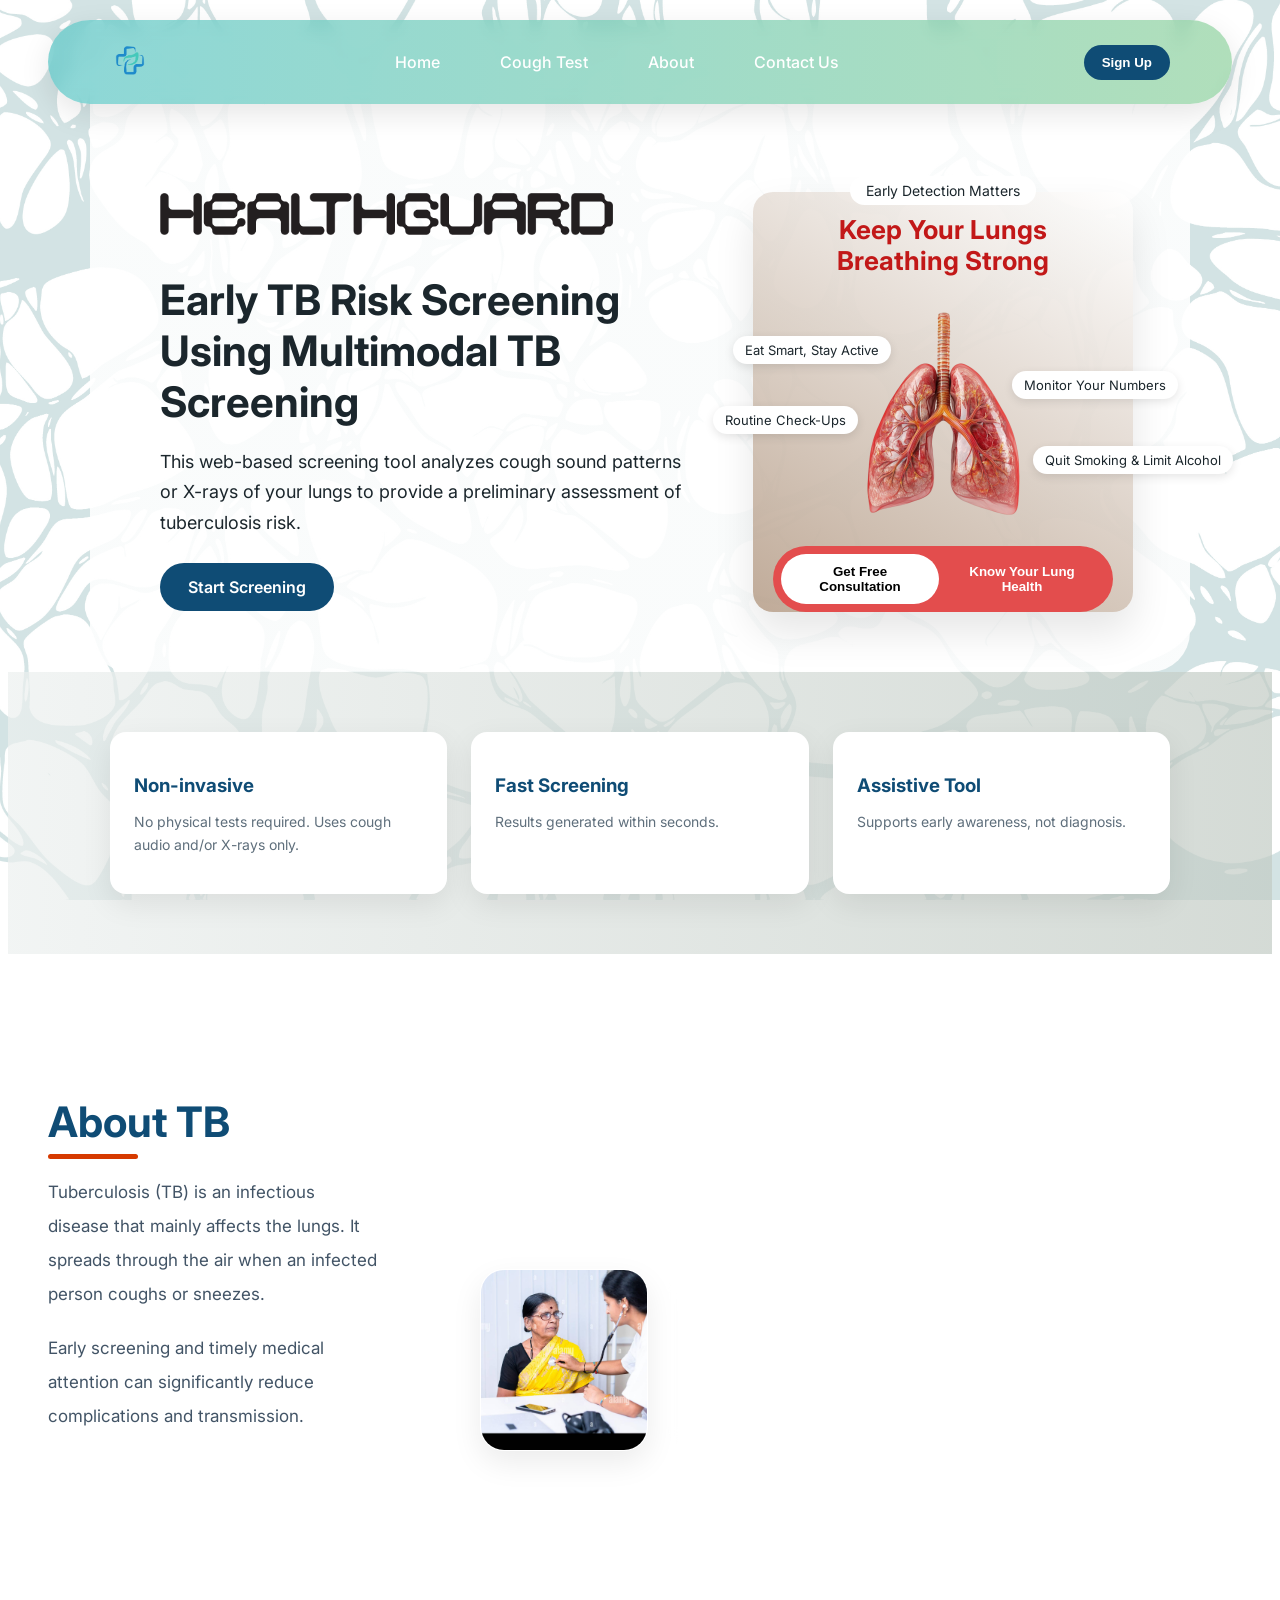
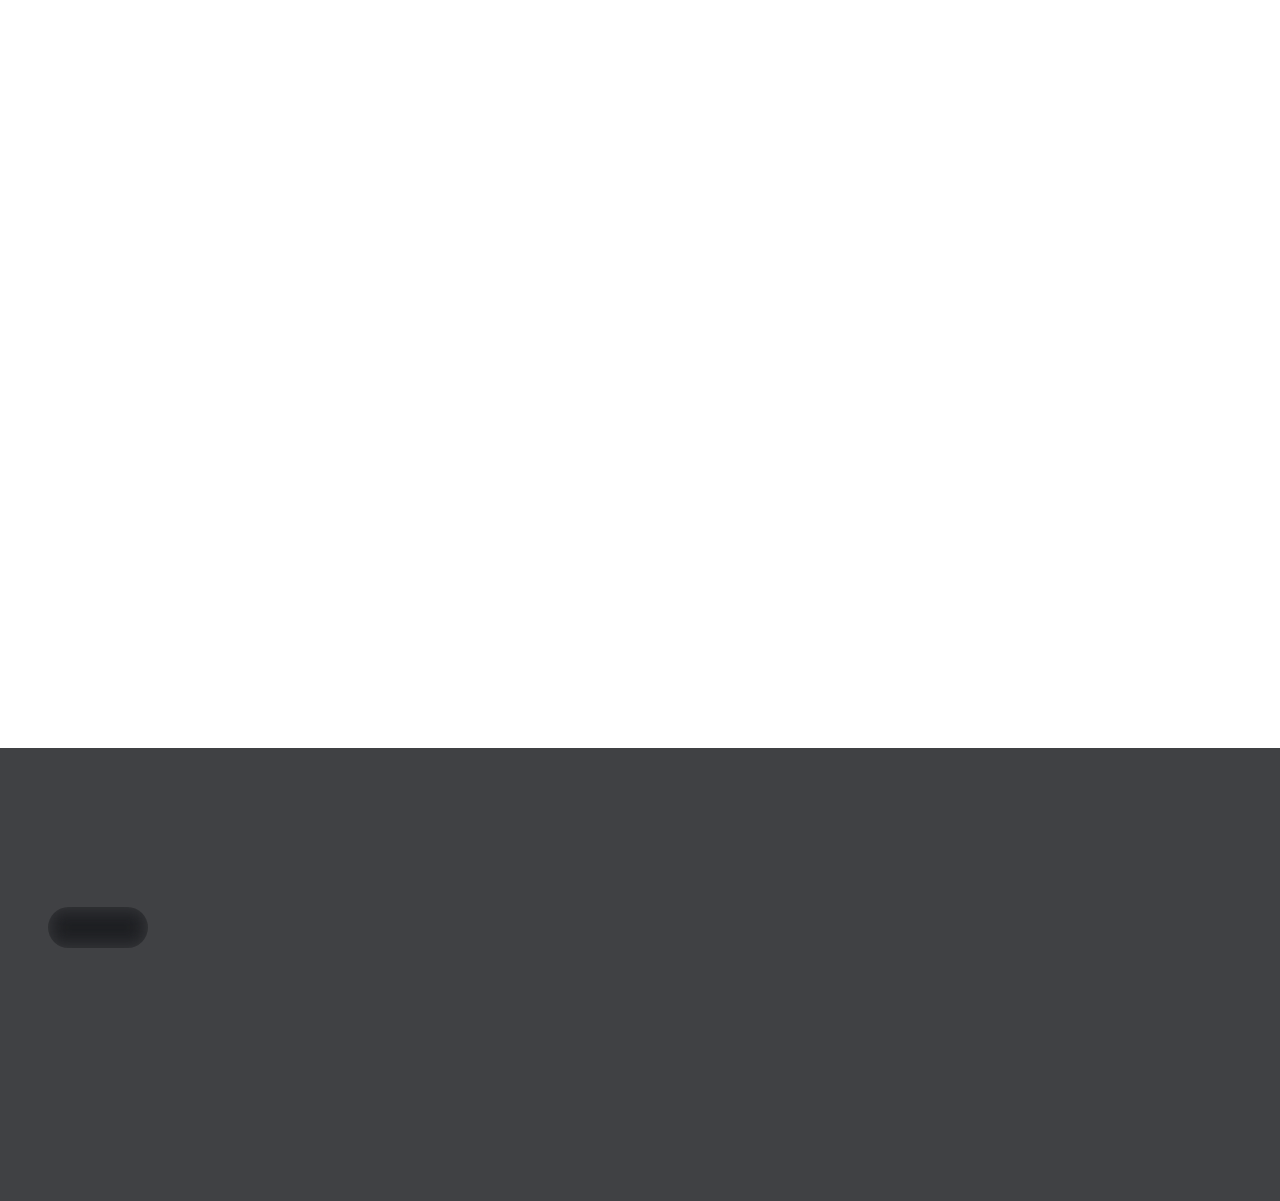
==== commit a24475b3: "Add files via upload" ====
--- a/index.html
+++ b/index.html
@@ -3,7 +3,9 @@
 
 <head>
     <meta charset="UTF-8">
-    <meta name="viewport" content="width=device-width, initial-scale=1.0">
+<meta name="viewport"
+    content="width=device-width, initial-scale=1.0">
+    
     <title>TB Cough Screening</title>
 
     <link rel="stylesheet" href="style.css">
--- a/style.css
+++ b/style.css
@@ -1664,255 +1664,63 @@
         scale(1.02);
 }
 
-/* RESPONSIVE */
-
-@media (max-width: 900px) {
-
-    .footer-top {
-
-        flex-direction: column;
-
-        gap: 40px;
+
+
+/* =========================
+   HEADER RESPONSIVE
+========================= */
+
+@media screen and (max-width: 768px) {
+
+    .header {
+
+        padding: 12px 18px;
     }
 
 
-    .footer-right {
-
-        flex-direction: column;
+    .header-inner {
+
+        display: flex;
+
+        flex-direction: row;
+
+        justify-content: space-between;
+
+        align-items: center;
+
+        gap: 14px;
     }
 
 
-    .footer-divider {
-
-        width: 100%;
-
-        height: 1px;
-
-        min-height: unset;
+    .logo img {
+
+        width: 90px;
     }
 
-}
-
-
-/* RESPONSIVE */
-
-@media (max-width: 900px) {
-
-    .footer-top {
-
-        flex-direction: column;
-
-        gap: 40px;
+
+    .nav {
+
+        display: flex;
+
+        flex-direction: row;
+
+        gap: 12px;
     }
 
 
-    .footer-right {
-
-        flex-direction: column;
+    .nav a {
+
+        font-size: 0.72rem;
     }
 
 
-    .footer-divider {
-
-        width: 100%;
-
-        height: 1px;
-
-        min-height: unset;
+    .sign-up {
+
+        padding: 8px 14px;
+
+        font-size: 0.72rem;
+
+        white-space: nowrap;
     }
 
-}
-
-/* RESPONSIVE */
-
-@media (max-width: 900px) {
-
-    .footer-top {
-
-        flex-direction: column;
-
-        gap: 40px;
-    }
-
-
-    .footer-right {
-
-        flex-direction: column;
-    }
-
-
-    .footer-divider {
-
-        width: 100%;
-
-        height: 1px;
-
-        min-height: unset;
-    }
-
-}
-
-/* RESPONSIVE */
-
-@media (max-width: 1000px) {
-
-    .about-tb-container {
-
-        grid-template-columns: 1fr;
-
-        text-align: center;
-
-        gap: 50px;
-    }
-
-
-    .about-tb-left h2::after {
-
-        left: 50%;
-
-        transform: translateX(-50%);
-    }
-
-
-    .about-tb-left {
-
-        padding-right: 0;
-    }
-
-
-    .about-tb-right {
-
-        text-align: left;
-    }
-
-
-    .about-tb-left h2 {
-
-        font-size: 46px;
-    }
-}
-
-
-@media (max-width: 600px) {
-
-    .about-tb-section {
-
-        padding: 80px 20px;
-    }
-
-
-    .about-tb-left h2 {
-
-        font-size: 38px;
-    }
-
-
-    .about-tb-left p {
-
-        font-size: 15px;
-
-        line-height: 1.8;
-    }
-
-
-    .about-tb-right {
-
-        padding: 30px 24px;
-    }
-}
-
-/* =========================
-   RESPONSIVE
-========================= */
-
-@media (max-width: 900px) {
-
-    .hero {
-
-        grid-template-columns: 1fr;
-
-        text-align: center;
-    }
-
-    .hero-left {
-
-        padding-left: 0;
-    }
-
-    .lung-card {
-
-        margin: auto;
-    }
-}
-
-
-@media (max-width: 768px) {
-
-    .header {
-
-        width: calc(100% - 20px);
-
-        top: 10px;
-
-        border-radius: 20px;
-    }
-
-    .header-inner {
-
-        grid-template-columns: 1fr;
-
-        gap: 15px;
-
-        text-align: center;
-    }
-
-    .nav {
-
-        gap: 20px;
-
-        flex-wrap: wrap;
-    }
-
-    .sign-up {
-
-        justify-self: center;
-    }
-
-    .tip {
-
-        display: none;
-    }
-
-    .card-grid {
-
-        grid-template-columns: 1fr;
-    }
-}
-
-
-@media (max-width: 600px) {
-
-    .hero-left h1 {
-
-        font-size: 30px;
-    }
-
-    .hero-left p {
-
-        font-size: 16px;
-    }
-
-    .primary-btn {
-
-        padding: 12px 22px;
-
-        font-size: 14px;
-    }
-
-    .test-box {
-
-        margin: 60px 20px;
-
-        padding: 30px 20px;
-    }
-}
+}
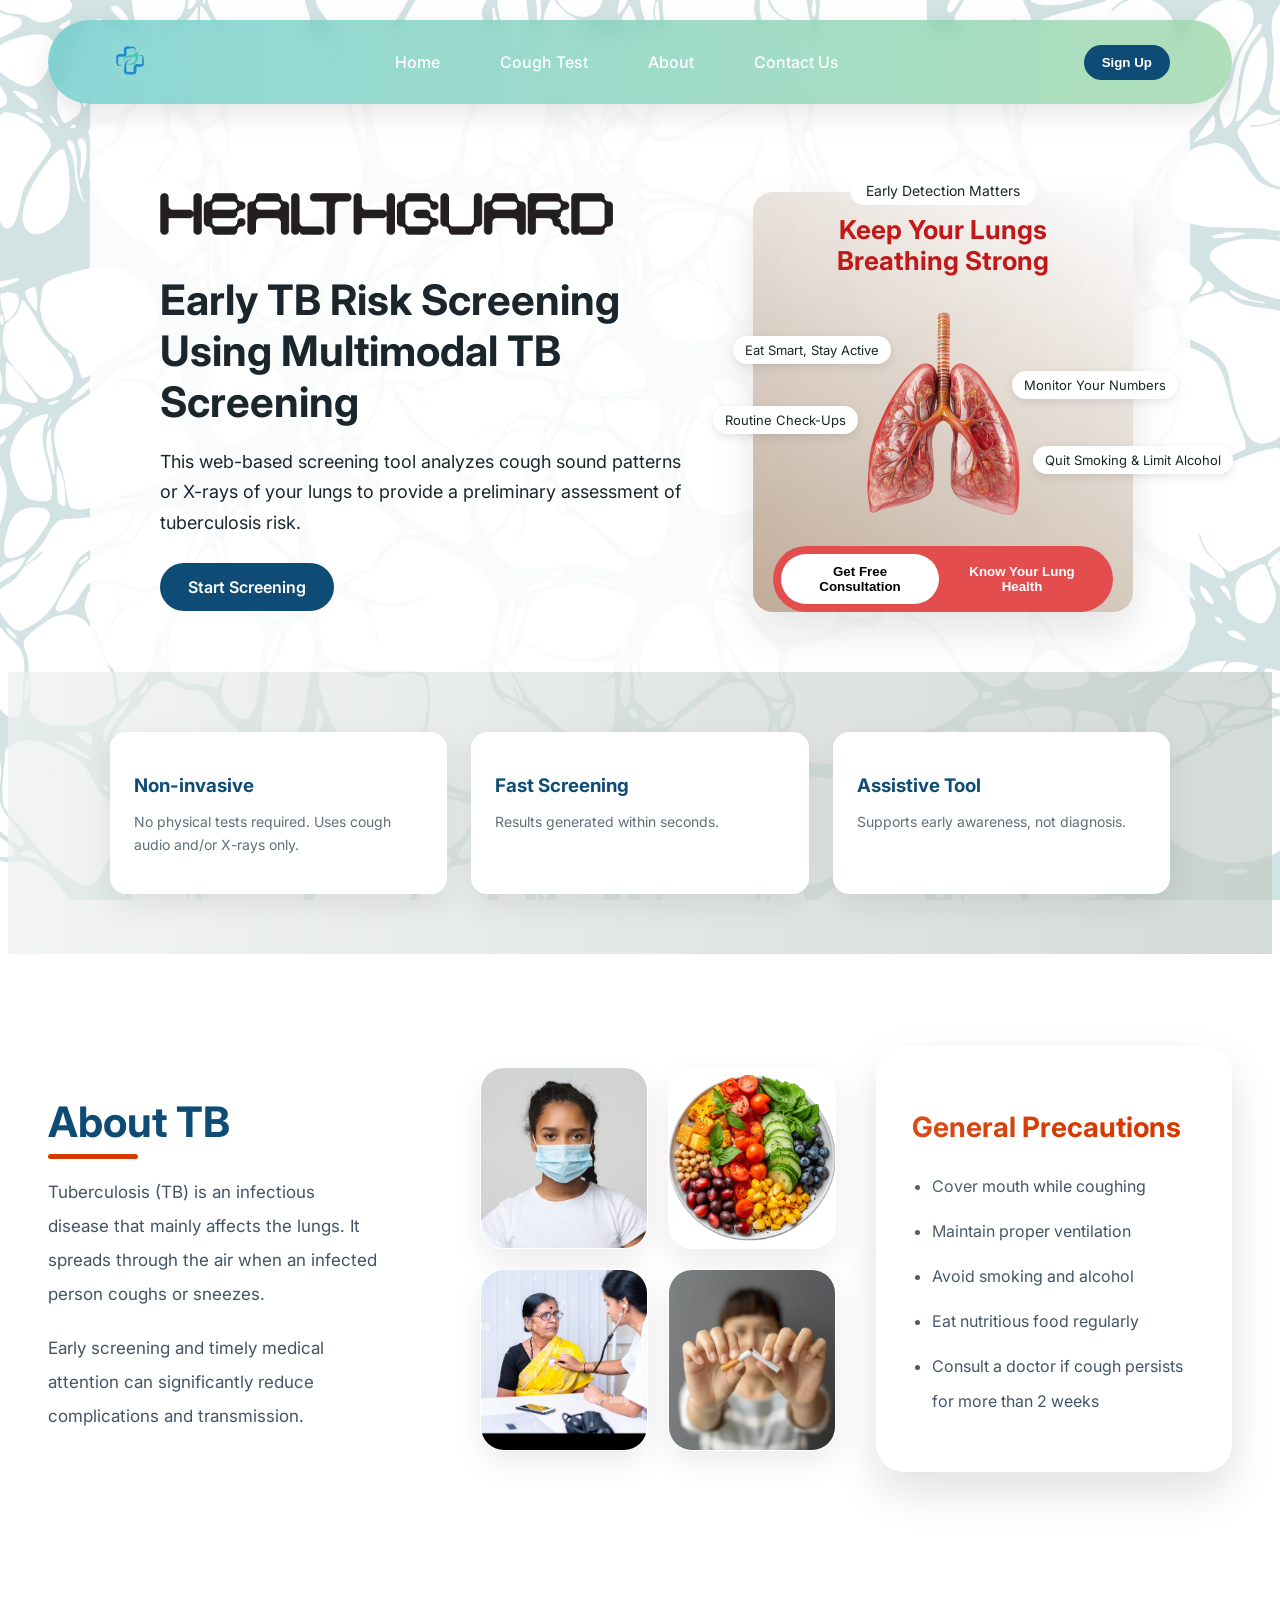
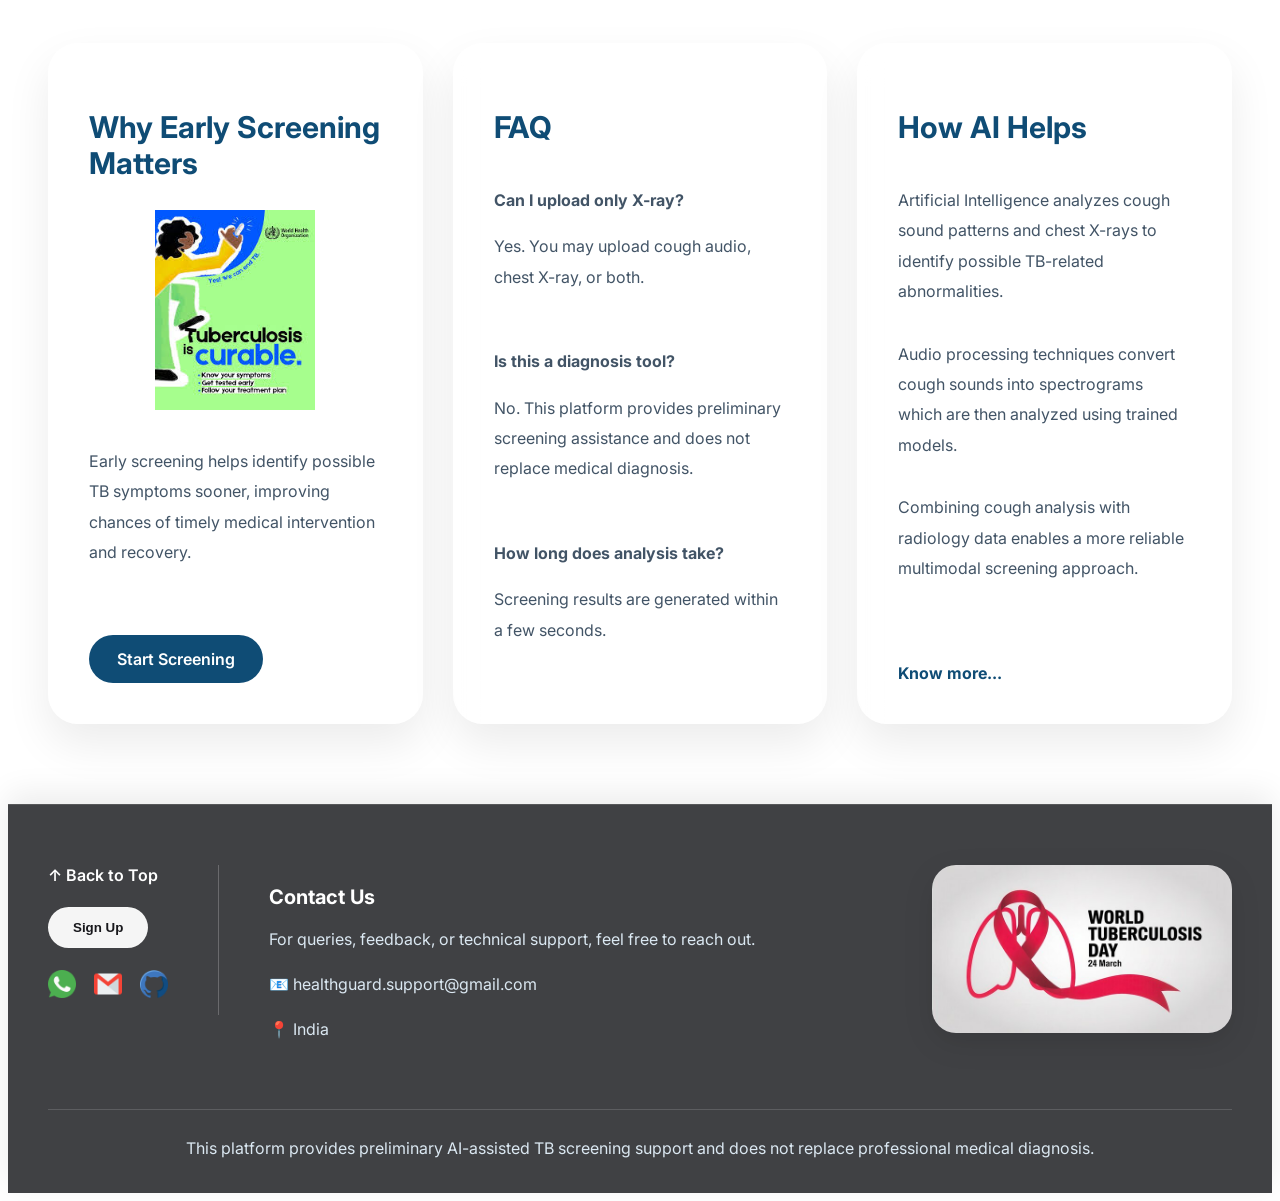
==== commit 578273b7: "Add files via upload" ====
--- a/index.html
+++ b/index.html
@@ -5,7 +5,7 @@
     <meta charset="UTF-8">
 <meta name="viewport"
     content="width=device-width, initial-scale=1.0">
-    
+
     <title>TB Cough Screening</title>
 
     <link rel="stylesheet" href="style.css">
@@ -25,16 +25,60 @@
                 <img src="logo.png" alt="LOGO">
             </div>
 
-            <div class="nav">
-                <a href="#home">Home</a>
-                <a href="test.html">Cough Test</a>
-                <a href="#about">About</a>
-                <a href="#contact">Contact Us</a>
-            </div>
-
-            <button class="sign-up" id="openSignup">
-                Sign Up
-            </button>
+<!-- DESKTOP NAV -->
+
+<div class="nav desktop-nav">
+
+    <a href="#home">Home</a>
+    <a href="test.html">Cough Test</a>
+    <a href="#about">About</a>
+    <a href="#contact">Contact Us</a>
+
+</div>
+
+
+<button class="sign-up desktop-signup"
+    id="openSignup">
+
+    Sign Up
+
+</button>
+
+
+
+<!-- MOBILE MENU BUTTON -->
+
+<button class="menu-toggle"
+    id="menuToggle">
+
+    ☰
+
+</button>
+
+
+
+<!-- MOBILE DROPDOWN -->
+
+<div class="mobile-menu"
+    id="mobileMenu">
+
+    <a href="#home">Home</a>
+
+    <a href="test.html">Cough Test</a>
+
+    <a href="#about">About</a>
+
+    <a href="#contact">Contact Us</a>
+
+    <button
+        class="mobile-signup"
+        onclick="openSignupModal()">
+
+        Sign Up
+
+    </button>
+
+</div>
 
         </div>
 
--- a/style.css
+++ b/style.css
@@ -1667,60 +1667,112 @@
 
 
 /* =========================
-   HEADER RESPONSIVE
-========================= */
+   MOBILE NAV
+========================= */
+
+.menu-toggle {
+
+    display: none;
+
+    background: none;
+
+    border: none;
+
+    font-size: 28px;
+
+    color: #0f4c75;
+
+    cursor: pointer;
+}
+
+
+.mobile-menu {
+
+    display: none;
+}
+
+
+
+/* MOBILE */
 
 @media screen and (max-width: 768px) {
 
-    .header {
-
-        padding: 12px 18px;
+    .desktop-nav,
+    .desktop-signup {
+
+        display: none;
     }
 
 
-    .header-inner {
+    .menu-toggle {
+
+        display: block;
+    }
+
+
+    .mobile-menu {
+
+        position: absolute;
+
+        top: 80px;
+
+        right: 20px;
+
+        width: 220px;
+
+        background:
+            rgba(255,255,255,0.22);
+
+        backdrop-filter: blur(20px);
+
+        -webkit-backdrop-filter: blur(20px);
+
+        border-radius: 24px;
+
+        padding: 20px;
+
+        display: none;
+
+        flex-direction: column;
+
+        gap: 18px;
+
+        box-shadow:
+            0 10px 30px rgba(0,0,0,0.08);
+
+        z-index: 1000;
+    }
+
+
+    .mobile-menu.active {
 
         display: flex;
-
-        flex-direction: row;
-
-        justify-content: space-between;
-
-        align-items: center;
-
-        gap: 14px;
     }
 
 
-    .logo img {
-
-        width: 90px;
+    .mobile-menu a {
+
+        text-decoration: none;
+
+        color: #0f4c75;
+
+        font-weight: 600;
     }
 
 
-    .nav {
-
-        display: flex;
-
-        flex-direction: row;
-
-        gap: 12px;
+    .mobile-signup {
+
+        padding: 10px 18px;
+
+        border: none;
+
+        border-radius: 30px;
+
+        background: #0f4c75;
+
+        color: white;
+
+        cursor: pointer;
     }
 
-
-    .nav a {
-
-        font-size: 0.72rem;
-    }
-
-
-    .sign-up {
-
-        padding: 8px 14px;
-
-        font-size: 0.72rem;
-
-        white-space: nowrap;
-    }
-
 }
